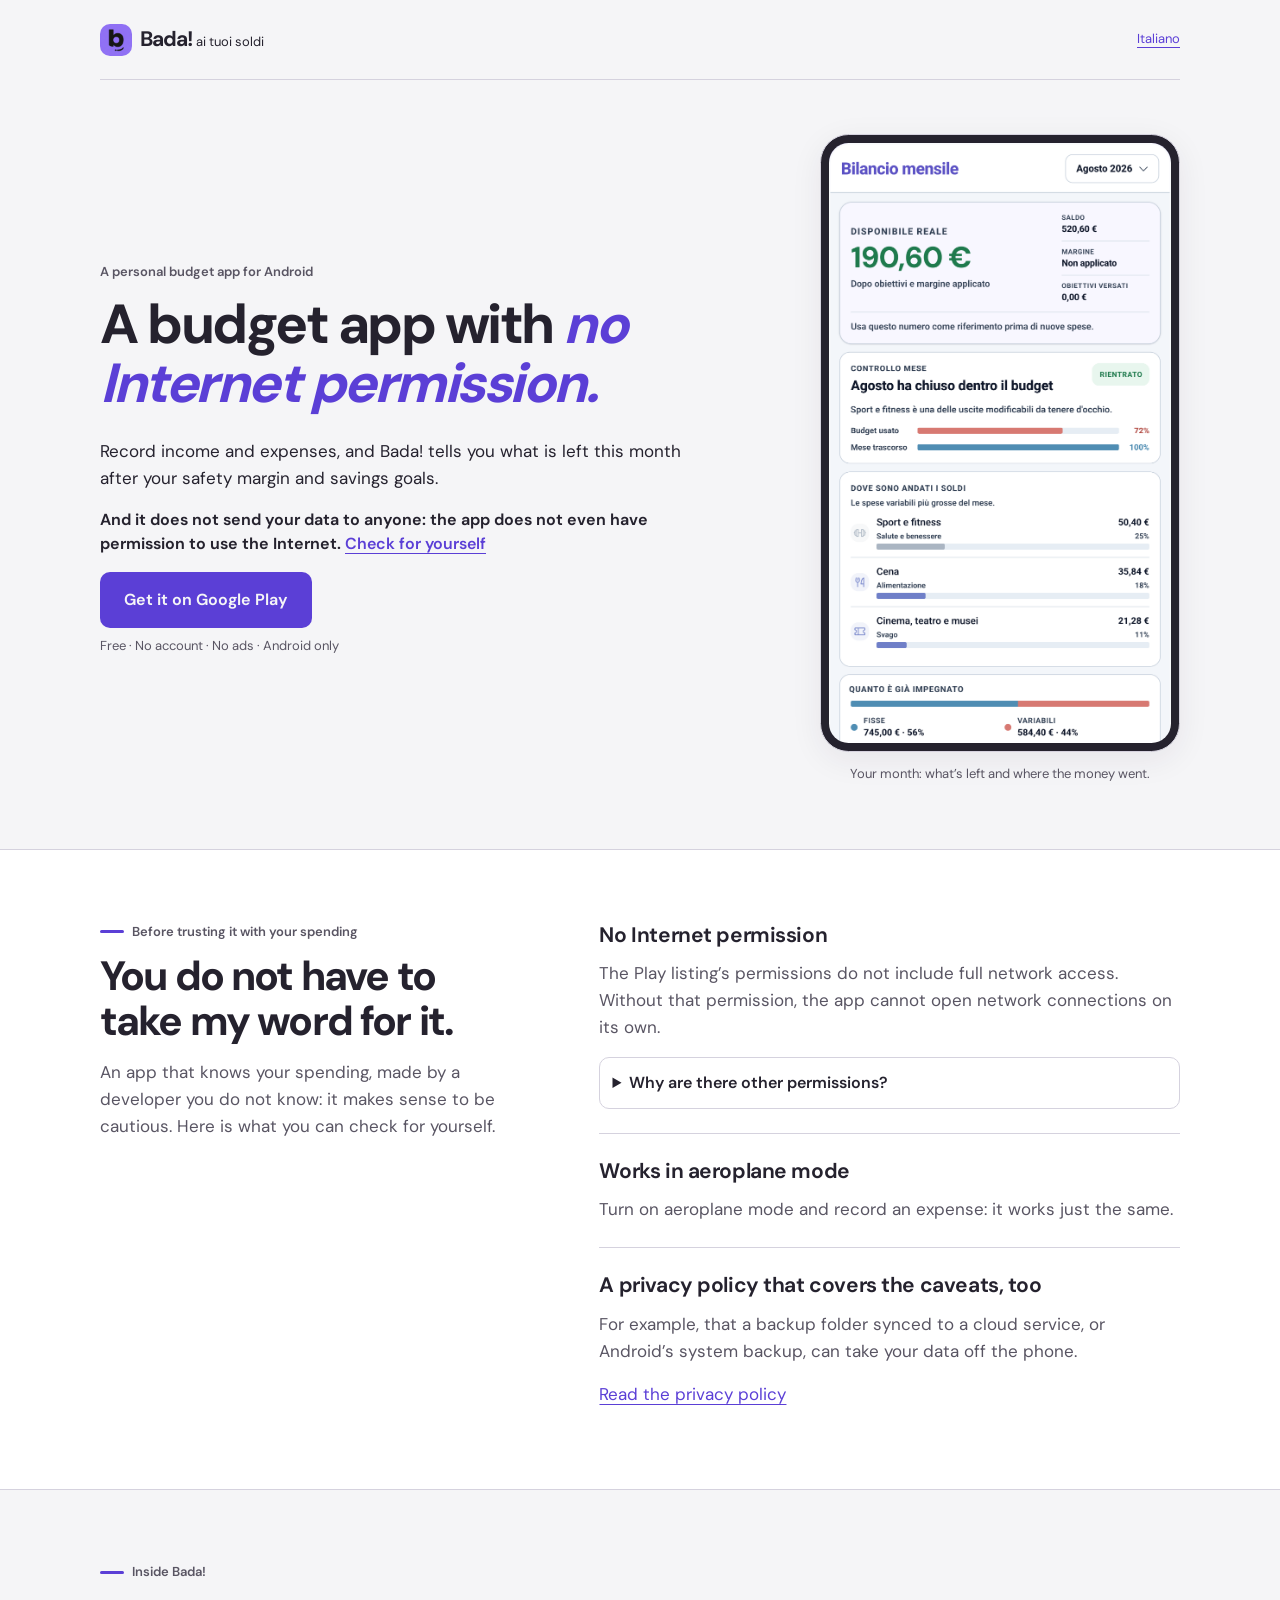
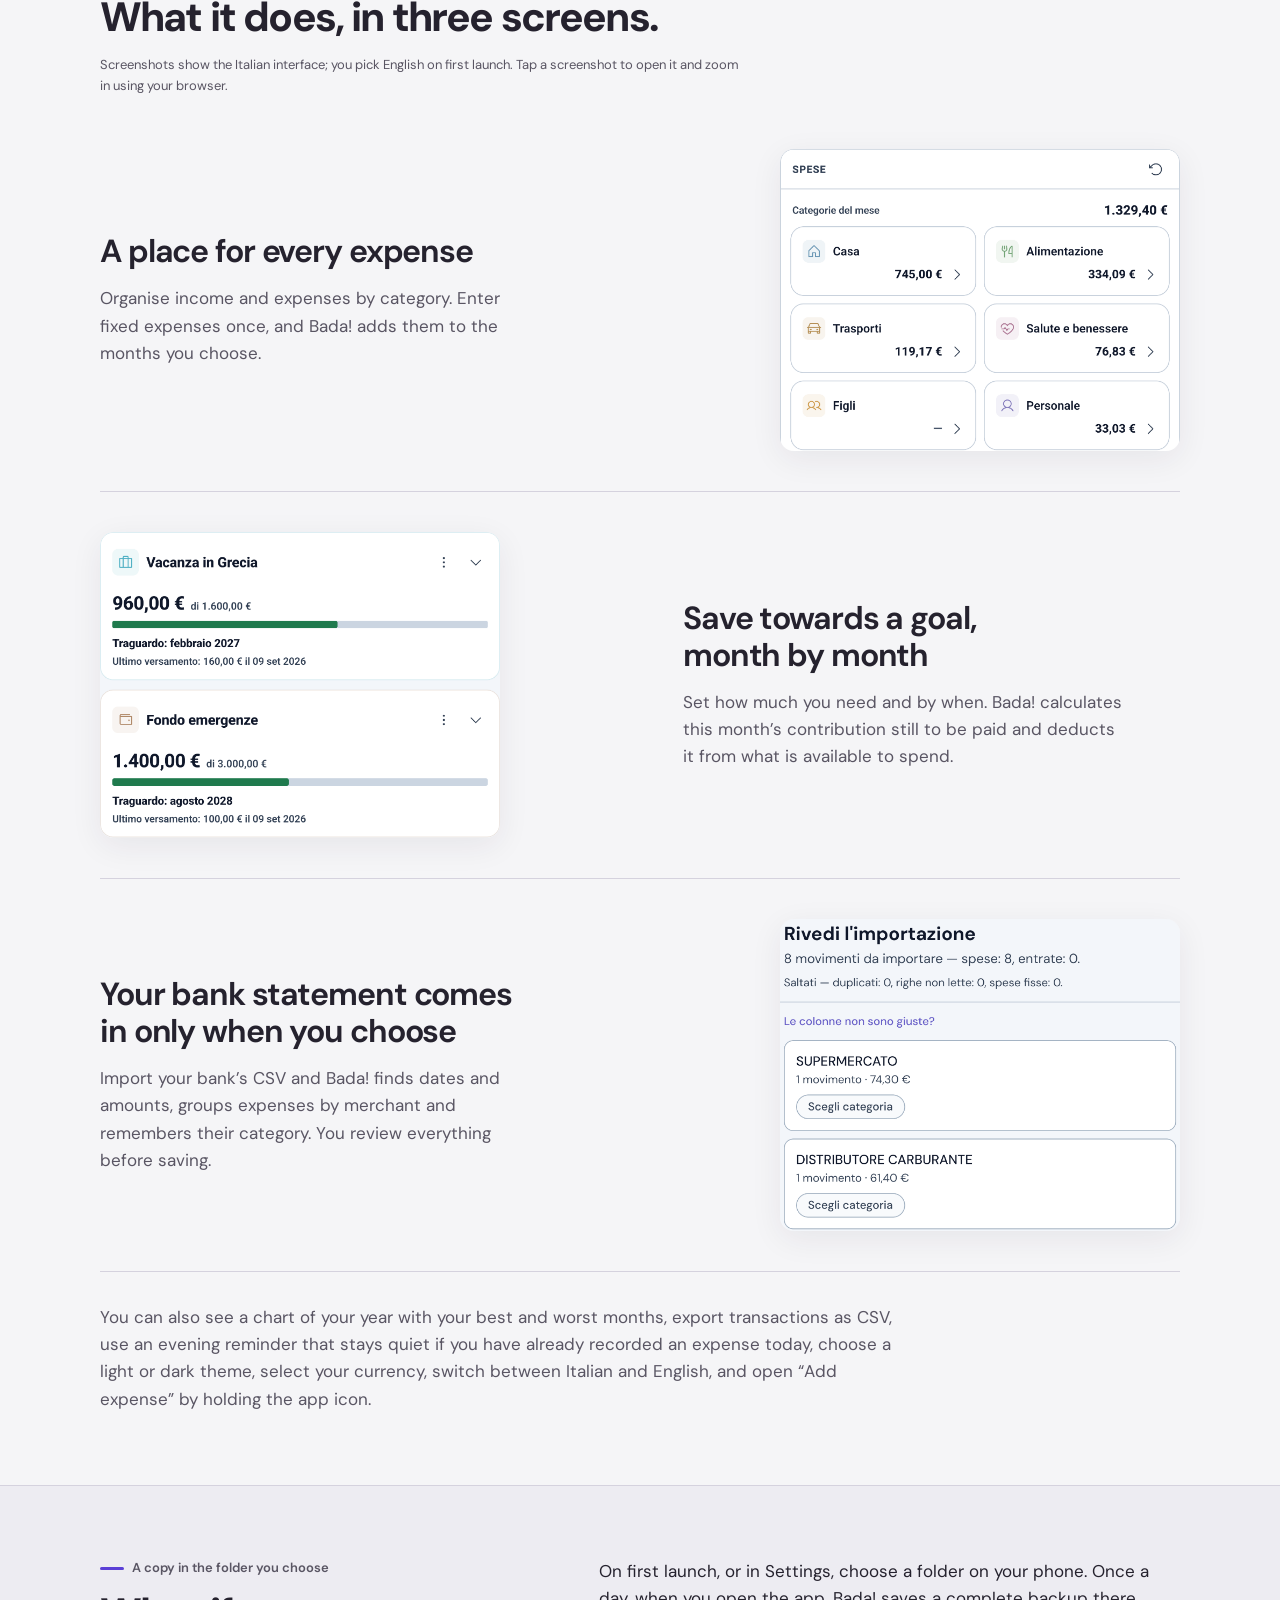
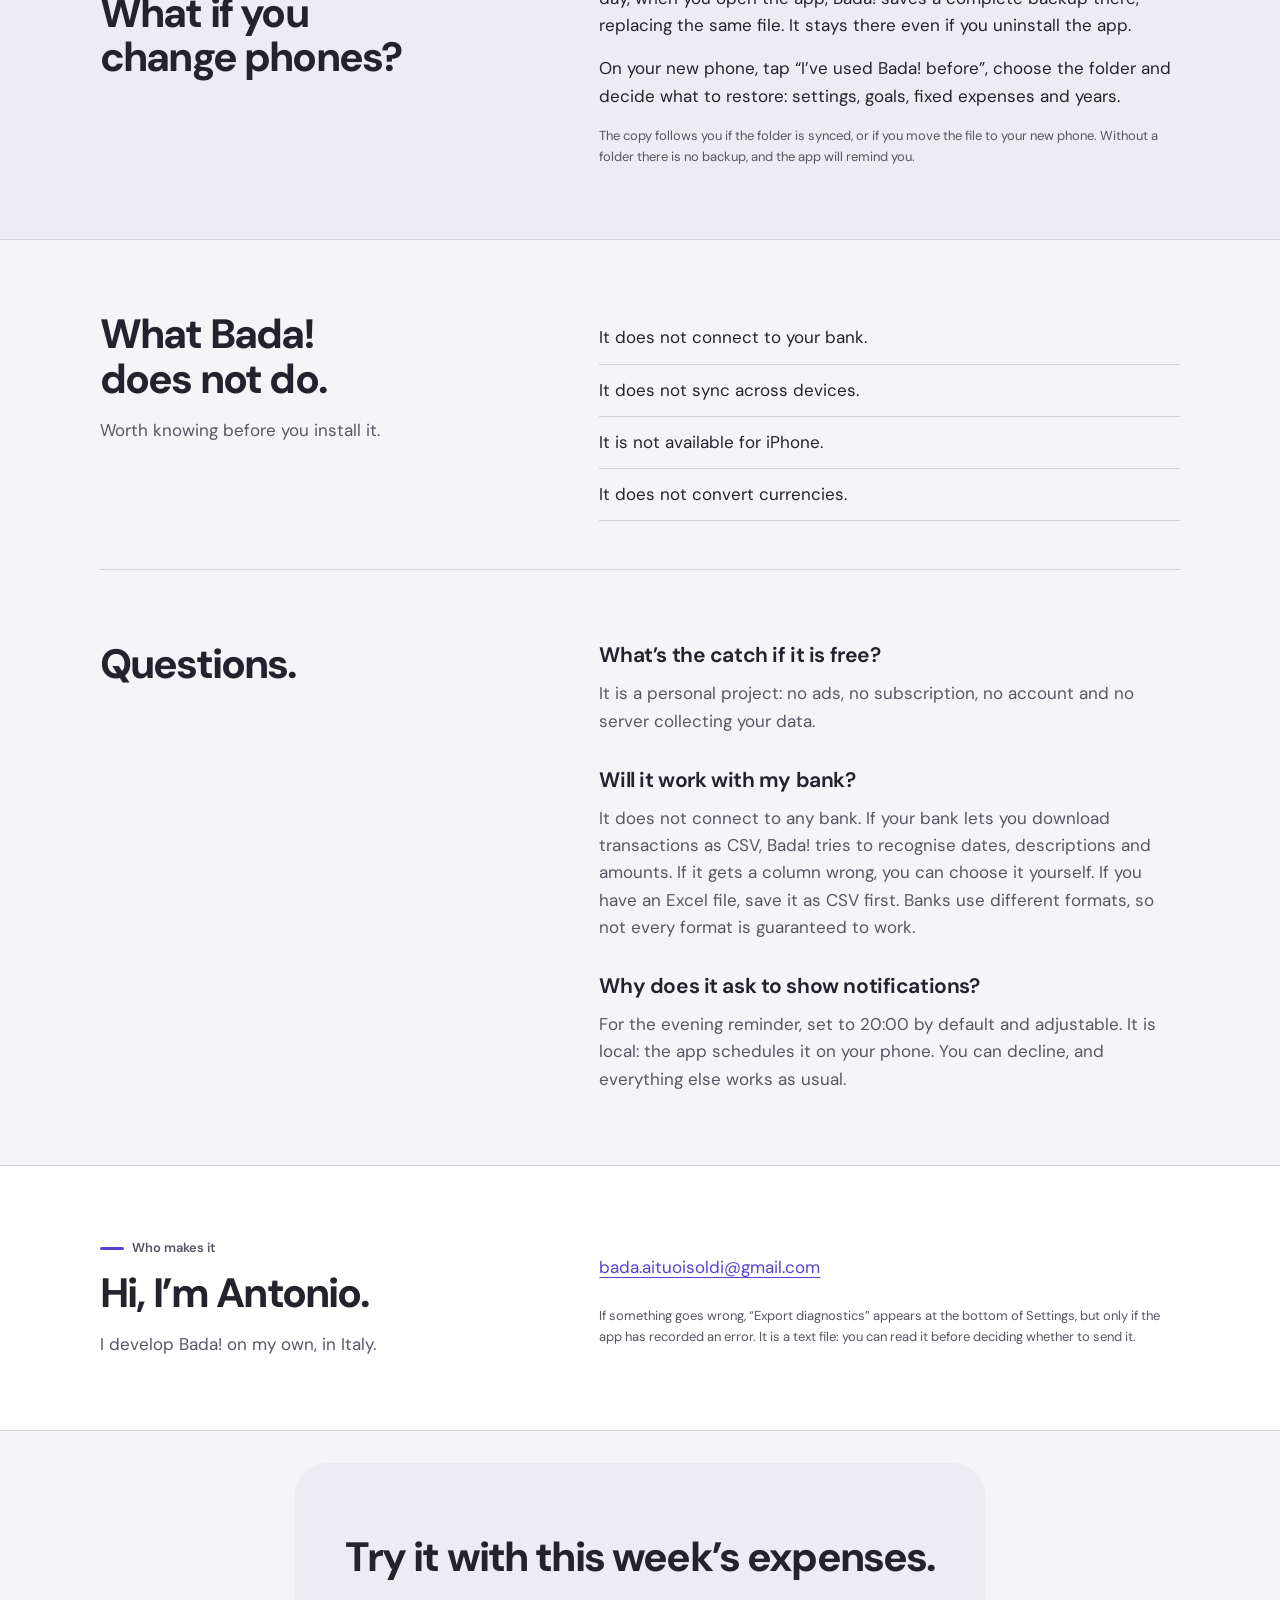
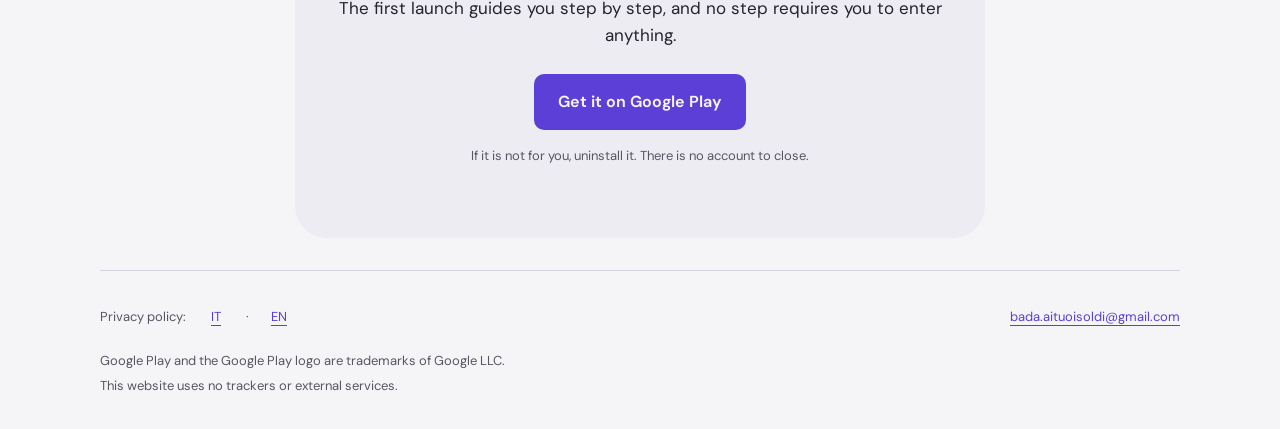
==== site/en/index.html @ a8a1caf8 "feat(sito): mette la schermata intera del mese dentro un telefono L'apertura mostrava un ritaglio pi" ====
<!doctype html>
<html lang="en">
  <head>
    <meta charset="utf-8" />
    <meta name="viewport" content="width=device-width, initial-scale=1" />
    <title>Bada! · Android budget app with no Internet permission</title>
    <meta
      name="description"
      content="Record income and expenses and see what you can really spend this month. Free, with no account or ads: the app does not even have Internet permission."
    />
    <link
      rel="canonical"
      href="https://badaaituoisoldi-app.github.io/Bada-ai-tuoi-soldi/en/"
    />
    <link
      rel="alternate"
      hreflang="it"
      href="https://badaaituoisoldi-app.github.io/Bada-ai-tuoi-soldi/"
    />
    <link
      rel="alternate"
      hreflang="en"
      href="https://badaaituoisoldi-app.github.io/Bada-ai-tuoi-soldi/en/"
    />
    <meta property="og:type" content="website" />
    <meta property="og:locale" content="en_GB" />
    <meta property="og:locale:alternate" content="it_IT" />
    <meta
      property="og:title"
      content="Bada! · A budget app with no Internet permission."
    />
    <meta
      property="og:description"
      content="A personal budget app for Android. Free, offline, with no account and no Internet permission."
    />
    <meta
      property="og:url"
      content="https://badaaituoisoldi-app.github.io/Bada-ai-tuoi-soldi/en/"
    />
    <meta
      property="og:image"
      content="https://badaaituoisoldi-app.github.io/Bada-ai-tuoi-soldi/assets/feature-graphic.png"
    />
    <meta property="og:image:width" content="1024" />
    <meta property="og:image:height" content="500" />
    <meta
      property="og:image:alt"
      content="Bada! — ai tuoi soldi, a personal budget app."
    />
    <meta name="twitter:card" content="summary_large_image" />
    <meta
      name="twitter:image"
      content="https://badaaituoisoldi-app.github.io/Bada-ai-tuoi-soldi/assets/feature-graphic.png"
    />
    <link rel="icon" href="../assets/icon.png" type="image/png" />
    <link rel="apple-touch-icon" href="../assets/icon.png" />
    <link
      rel="preload"
      href="../assets/fonts/dm-sans-latin-wght-normal.woff2"
      as="font"
      type="font/woff2"
      crossorigin
    />
    <link rel="stylesheet" href="../styles.css" />
  </head>
  <body>
    <a class="skip-link" href="#contenuto">Skip to content</a>
    <header class="site-header container">
      <a
        class="brand"
        href="./"
        aria-label="Bada! — ai tuoi soldi, top of page"
      >
        <img src="../assets/icon.png" width="32" height="32" alt="" />
        <span
          ><strong>Bada!</strong><small lang="it">ai tuoi soldi</small></span
        >
      </a>
      <a class="language-link" href="../" lang="it" hreflang="it">Italiano</a>
    </header>
    <main id="contenuto">
      <section class="hero container" aria-labelledby="titolo">
        <div class="hero-copy">
          <p class="eyebrow">A personal budget app for Android</p>
          <h1 id="titolo">
            A budget app with <span>no Internet permission.</span>
          </h1>
          <p class="hero-description">
            Record income and expenses, and Bada! tells you what is left this
            month after your safety margin and savings goals.
          </p>
          <p class="promise">
            <strong
              >And it does not send your data to anyone: the app does not even
              have permission to use the Internet.</strong
            >
            <a href="#prove">Check for yourself</a>
          </p>
          <!-- DA COMPLETARE: sostituire il pulsante di testo con il badge SVG ufficiale inglese, scaricato da Google senza modifiche. -->
          <a
            class="store-link"
            data-play="en-hero"
            href="https://play.google.com/store/apps/details?id=com.bada.aituoisoldi&amp;hl=en&amp;utm_source=sito&amp;utm_campaign=en-hero"
            >Get it on Google Play</a
          >
          <p class="store-note">Free · No account · No ads · Android only</p>
        </div>
        <figure class="hero-figure">
          <a
            class="screen-link"
            href="../assets/screenshots/month.webp"
            aria-label="Enlarge the monthly balance screen"
            ><img
              src="../assets/screenshots/month.webp"
              width="792"
              height="1389"
              alt="Monthly balance screen for August 2026: real available balance €190.60, the month closed within budget, biggest expenses for sport, dinner and cinema."
              fetchpriority="high"
          /></a>
          <figcaption>Your month: what’s left and where the money went.</figcaption>
        </figure>
      </section>
      <section
        class="proof-section section"
        id="prove"
        aria-labelledby="titolo-prove"
      >
        <div class="container split">
          <div class="section-heading">
            <p class="eyebrow">Before trusting it with your spending</p>
            <h2 id="titolo-prove">You do not have to take my word for it.</h2>
            <p>
              An app that knows your spending, made by a developer you do not
              know: it makes sense to be cautious. Here is what you can check
              for yourself.
            </p>
          </div>
          <ul class="proof-list">
            <li>
              <h3>No Internet permission</h3>
              <p>
                The Play listing’s permissions do not include full network
                access. Without that permission, the app cannot open network
                connections on its own.
              </p>
              <details>
                <summary>Why are there other permissions?</summary>
                <p>
                  Some permissions come from libraries included in the app:
                  launcher badges, Firebase Messaging, and Play licensing or
                  install attribution. Their presence is not the same as having
                  Internet permission. Bada!’s reminder runs locally.
                </p>
                <p>
                  When you tap an external link, the app can open your browser.
                  The browser then handles the connection.
                </p>
                <!-- DA COMPLETARE: Antonio deve leggere le eventuali voci di rete della scheda Play (ACCESS_NETWORK_STATE, ricezione FCM) e riportarle qui parola per parola. Non sono state verificate dallo store. -->
              </details>
            </li>
            <li>
              <h3>Works in aeroplane mode</h3>
              <p>
                Turn on aeroplane mode and record an expense: it works just the
                same.
              </p>
            </li>
            <li>
              <h3>A privacy policy that covers the caveats, too</h3>
              <p>
                For example, that a backup folder synced to a cloud service, or
                Android’s system backup, can take your data off the phone.
              </p>
              <a
                class="text-link"
                href="https://badaaituoisoldi-app.github.io/bada-privacy/Privacy-en.html"
                >Read the privacy policy</a
              >
            </li>
          </ul>
        </div>
      </section>
      <section
        class="features section container"
        aria-labelledby="titolo-funzioni"
      >
        <div class="section-heading">
          <p class="eyebrow">Inside Bada!</p>
          <h2 id="titolo-funzioni">What it does, in three screens.</h2>
          <p class="small-note">
            Screenshots show the Italian interface; you pick English on first
            launch. Tap a screenshot to open it and zoom in using your browser.
          </p>
        </div>
        <article class="feature">
          <div>
            <h3>A place for every expense</h3>
            <p>
              Organise income and expenses by category. Enter fixed expenses
              once, and Bada! adds them to the months you choose.
            </p>
          </div>
          <a
            class="screen-link"
            href="../assets/screenshots/movements.webp"
            aria-label="Enlarge the expense categories"
            ><img
              src="../assets/screenshots/movements.webp"
              width="744"
              height="563"
              alt="Monthly spending grouped into categories, with a total for each."
              loading="lazy"
              decoding="async"
          /></a>
        </article>
        <article class="feature">
          <div>
            <h3>Save towards a goal, month by month</h3>
            <p>
              Set how much you need and by when. Bada! calculates this month’s
              contribution still to be paid and deducts it from what is
              available to spend.
            </p>
          </div>
          <a
            class="screen-link"
            href="../assets/screenshots/goals.webp"
            aria-label="Enlarge the savings goals"
            ><img
              src="../assets/screenshots/goals.webp"
              width="744"
              height="569"
              alt="Savings goals with target amounts, deadlines, progress bars and the latest contributions."
              loading="lazy"
              decoding="async"
          /></a>
        </article>
        <article class="feature">
          <div>
            <h3>Your bank statement comes in only when you choose</h3>
            <p>
              Import your bank’s CSV and Bada! finds dates and amounts, groups
              expenses by merchant and remembers their category. You review
              everything before saving.
            </p>
          </div>
          <a
            class="screen-link"
            href="../assets/screenshots/import.webp"
            aria-label="Enlarge the import review"
            ><img
              src="../assets/screenshots/import.webp"
              width="744"
              height="580"
              alt="CSV import review: expenses grouped by merchant, with categories to choose."
              loading="lazy"
              decoding="async"
          /></a>
        </article>
        <p class="also">
          You can also see a chart of your year with your best and worst months,
          export transactions as CSV, use an evening reminder that
          stays quiet if you have already recorded an expense today, choose a
          light or dark theme, select your currency, switch between Italian and
          English, and open “Add expense” by holding the app icon.
        </p>
      </section>
      <section class="backup-section section" aria-labelledby="titolo-backup">
        <div class="container split">
          <div class="section-heading">
            <p class="eyebrow">A copy in the folder you choose</p>
            <h2 id="titolo-backup">What if you change phones?</h2>
          </div>
          <div class="prose">
            <p>
              On first launch, or in Settings, choose a folder on your phone.
              Once a day, when you open the app, Bada! saves a complete backup
              there, replacing the same file. It stays there even if you
              uninstall the app.
            </p>
            <p>
              On your new phone, tap “I’ve used Bada! before”, choose the folder
              and decide what to restore: settings, goals, fixed expenses and
              years.
            </p>
            <p class="small-note">
              The copy follows you if the folder is synced, or if you move the
              file to your new phone. Without a folder there is no backup, and
              the app will remind you.
            </p>
          </div>
        </div>
      </section>
      <section
        class="limits section container split"
        aria-labelledby="titolo-limiti"
      >
        <div class="section-heading">
          <h2 id="titolo-limiti">What Bada! does not do.</h2>
          <p>Worth knowing before you install it.</p>
        </div>
        <ul class="limits-list">
          <li>It does not connect to your bank.</li>
          <li>It does not sync across devices.</li>
          <li>It is not available for iPhone.</li>
          <li>It does not convert currencies.</li>
        </ul>
      </section>
      <section
        class="faq-section section container split"
        aria-labelledby="titolo-domande"
      >
        <div class="section-heading">
          <h2 id="titolo-domande">Questions.</h2>
        </div>
        <div class="faq-list">
          <article>
            <h3>What’s the catch if it is free?</h3>
            <p>
              It is a personal project: no ads, no subscription, no account and
              no server collecting your data.
            </p>
          </article>
          <article>
            <h3>Will it work with my bank?</h3>
            <p>
              It does not connect to any bank. If your bank lets you download
              transactions as CSV, Bada! tries to recognise dates, descriptions
              and amounts. If it gets a column wrong, you can choose it
              yourself. If you have an Excel file, save it as CSV first. Banks
              use different formats, so not every format is guaranteed to work.
            </p>
          </article>
          <article>
            <h3>Why does it ask to show notifications?</h3>
            <p>
              For the evening reminder, set to 20:00 by default and adjustable.
              It is local: the app schedules it on your phone. You can decline,
              and everything else works as usual.
            </p>
          </article>
        </div>
      </section>
      <section class="maker-section section" aria-labelledby="titolo-autore">
        <div class="container split">
          <div class="section-heading">
            <p class="eyebrow">Who makes it</p>
            <h2 id="titolo-autore">Hi, I’m Antonio.</h2>
            <p>I develop Bada! on my own, in Italy.</p>
          </div>
          <div class="prose">
            <!-- DA COMPLETARE: Antonio deve scrivere la frase sul perché ha creato Bada!, poi tradurla in inglese. -->
            <a
              class="text-link email-link"
              href="mailto:bada.aituoisoldi@gmail.com"
              >bada.aituoisoldi@gmail.com</a
            >
            <p class="small-note">
              If something goes wrong, “Export diagnostics” appears at the
              bottom of Settings, but only if the app has recorded an error. It
              is a text file: you can read it before deciding whether to send
              it.
            </p>
          </div>
        </div>
      </section>
      <section class="closing section container" aria-labelledby="titolo-prova">
        <h2 id="titolo-prova">Try it with this week’s expenses.</h2>
        <p>
          The first launch guides you step by step, and no step requires you to
          enter anything.
        </p>
        <!-- DA COMPLETARE: badge SVG ufficiale inglese. -->
        <a
          class="store-link"
          data-play="en-fine"
          href="https://play.google.com/store/apps/details?id=com.bada.aituoisoldi&amp;hl=en&amp;utm_source=sito&amp;utm_campaign=en-fine"
          >Get it on Google Play</a
        >
        <p class="small-note">
          If it is not for you, uninstall it. There is no account to close.
        </p>
      </section>
    </main>
    <footer class="site-footer container">
      <div class="footer-links">
        <span>Privacy policy:</span
        ><a
          href="https://badaaituoisoldi-app.github.io/bada-privacy/Privacy-it.html"
          lang="it"
          hreflang="it"
          aria-label="Privacy policy in Italian"
          >IT</a
        ><span aria-hidden="true">·</span
        ><a
          href="https://badaaituoisoldi-app.github.io/bada-privacy/Privacy-en.html"
          hreflang="en"
          aria-label="Privacy policy in English"
          >EN</a
        ><a class="email-link" href="mailto:bada.aituoisoldi@gmail.com"
          >bada.aituoisoldi@gmail.com</a
        >
      </div>
      <p>Google Play and the Google Play logo are trademarks of Google LLC.</p>
      <p>This website uses no trackers or external services.</p>
    </footer>
  </body>
</html>
---- site/styles.css ----
@font-face{
font-family:"DM Sans";
src:url("assets/fonts/dm-sans-latin-wght-normal.woff2") format("woff2");
font-weight:100 1000;
font-display:swap;
}
:root{
color-scheme:light;
--canvas:#f5f5f7;
--surface:#fff;
--soft:#edecf2;
--ink:#25222e;
--muted:#595563;
--line:#d5d2de;
--accent:#5b3fd6;
--shadow:#28223912;
--bezel:#25222e;
--s1:4px;
--s2:8px;
--s3:12px;
--s4:16px;
--s5:24px;
--s6:32px;
--s7:48px;
--s8:64px;
--f1:13px;
--f2:16px;
--f3:21px;
--f4:27px;
--f5:32px;
--fh1:clamp(44px,4.3vw,62px);
--fh2:clamp(30px,3.2vw,42px);
--r1:3px;
--r2:10px;
--r3:14px;
--r4:24px;
}
@media (prefers-color-scheme:dark){
:root{
color-scheme:dark;
--canvas:#16151b;
--surface:#1e1c25;
--soft:#25222f;
--ink:#f3f0fa;
--muted:#bdb8cb;
--line:#45404f;
--accent:#b8a6ff;
--shadow:#00000030;
--bezel:#0a090d;
}
}
*{box-sizing:border-box}
body{margin:0;background:var(--canvas);color:var(--ink);font:17px/1.6 "DM Sans",sans-serif}
h1,h2,h3,p,figure{margin:0}
h1,h2,h3{text-wrap:balance}
h1,h2{font-weight:760;letter-spacing:-.045em;line-height:1.08}
h1{font-size:var(--fh1)}
h1 span{color:var(--accent);font-style:italic}
h2{font-size:var(--fh2)}
h3{font-size:var(--f3);line-height:1.25;letter-spacing:-.02em;font-weight:650}
a{color:var(--accent);text-underline-offset:4px;text-decoration-thickness:1px}
a:hover{text-decoration-thickness:2px}
a:focus-visible,summary:focus-visible{outline:3px solid var(--accent);outline-offset:5px}
img{display:block;max-width:100%;height:auto}
.container{width:min(1080px,calc(100% - 48px));margin-inline:auto}
.section{padding-block:72px}
.section-heading{max-width:650px}
.section-heading>p:not(.eyebrow){margin-top:var(--s4);color:var(--muted)}
.eyebrow{font-size:var(--f1);font-weight:600;color:var(--muted);margin-bottom:var(--s3)}
.split{display:grid;grid-template-columns:.85fr 1.15fr;column-gap:clamp(var(--s6),5.5vw,80px);align-items:start}
.skip-link{position:absolute;left:16px;top:-100px;padding:var(--s3) var(--s4);background:var(--surface);z-index:1}
.skip-link:focus{top:12px}
.site-header{display:flex;align-items:center;justify-content:space-between;min-height:80px;border-bottom:1px solid var(--line)}
.brand{display:inline-flex;align-items:center;gap:var(--s2);min-height:44px;color:var(--ink);text-decoration:none}
.brand img{width:32px;height:32px;border-radius:var(--r2)}
.brand span{display:flex;align-items:baseline;gap:var(--s1)}
.brand strong{font-size:var(--f3);letter-spacing:-.05em}
.brand small{font-size:var(--f1)}
.language-link{display:inline-flex;align-items:center;min-height:44px;font-size:var(--f1)}
.hero{display:grid;grid-template-columns:minmax(0,1fr) auto;align-items:center;gap:clamp(var(--s6),4.6vw,var(--s8));padding-block:54px var(--s8)}
.hero .eyebrow{font-size:var(--f1)}
.hero-copy{max-width:600px}
.hero-description{margin-top:var(--s5)}
.promise{margin-top:var(--s4);font-size:var(--f2);line-height:1.5}
.promise strong{font-weight:650}
.promise a{display:inline-flex;align-items:center;min-height:44px;font-weight:600}
@media (min-width:701px){.promise a{display:inline;min-height:0}}
.store-link{display:inline-flex;align-items:center;min-height:56px;padding:0 var(--s5);border-radius:var(--r2);background:var(--accent);color:var(--canvas);font-size:var(--f2);font-weight:650;text-decoration:none}
.hero .store-link{margin-top:var(--s4)}
.store-note{margin-top:var(--s2);font-size:var(--f1);color:var(--muted)}
/* phone frame, sized by viewport height so it fits a laptop's first screen. The image has 44px corners at 792px wide: its radius is .057 of its width, and the bezel adds the 9px of padding+border so the corners stay concentric */
.hero .screen-link{--phone:clamp(260px,min(56svh - 100px,40vw),360px);width:var(--phone);margin-inline:auto;padding:var(--s2);border:1px solid var(--line);border-radius:calc(var(--phone)*.057 + 8px);background:var(--bezel)}
.hero .screen-link img{border-radius:calc((var(--phone) - 18px)*.057)}
.screen-link{display:block;border-radius:var(--r3);box-shadow:0 8px 32px var(--shadow)}
.screen-link img{width:100%;border-radius:inherit}
figcaption{margin-top:var(--s3);font-size:var(--f1);text-align:center;text-wrap:balance;color:var(--muted)}
.proof-section,.maker-section{background:var(--surface);border-block:1px solid var(--line)}
.proof-list,.limits-list{list-style:none;padding:0;margin:0}
.proof-list li+li{border-top:1px solid var(--line);margin-top:var(--s5);padding-top:var(--s5)}
.proof-list h3+p,.faq-list h3+p{margin-top:var(--s3);color:var(--muted)}
details{margin-top:var(--s4);border:1px solid var(--line);border-radius:var(--r2);padding-inline:var(--s3)}
summary{padding-block:var(--s3);cursor:pointer;font-size:var(--f2);font-weight:600;min-height:48px}
details p{font-size:var(--f2);color:var(--muted);padding-bottom:var(--s3)}
.text-link{display:inline-flex;align-items:center;min-height:44px;margin-top:var(--s2)}
.features>.section-heading{margin-bottom:var(--s3)}
.feature{display:grid;grid-template-columns:1fr 1fr;align-items:center;gap:clamp(var(--s6),6.7vw,96px);padding-block:40px;border-bottom:1px solid var(--line)}
.feature h3{font-size:var(--f5);line-height:1.14;letter-spacing:-.035em}
.feature p{margin-top:var(--s4);max-width:440px;color:var(--muted)}
.feature .screen-link{width:100%;max-width:400px;justify-self:end}
.also{max-width:810px;margin-top:var(--s6);color:var(--muted)}
.backup-section{background:var(--soft);border-block:1px solid var(--line)}
.prose p+p,.maker-section .small-note{margin-top:var(--s4)}
.small-note{font-size:var(--f1);line-height:1.6;color:var(--muted)}
.limits{padding-bottom:var(--s7)}
.limits-list li{padding-block:var(--s3);border-bottom:1px solid var(--line)}
.faq-section{border-top:1px solid var(--line)}
.faq-list article+article{margin-top:var(--s6)}
.email-link{overflow-wrap:anywhere}
.closing{max-width:690px;text-align:center;background:var(--soft);border-radius:32px;padding-inline:var(--s5);margin-block:var(--s6)}
.closing>p{margin-top:var(--s4)}
.closing .store-link{margin-top:var(--s5)}
.site-footer{padding-block:var(--s5) var(--s6);border-top:1px solid var(--line);font-size:var(--f1);color:var(--muted)}
.footer-links{display:flex;align-items:center;flex-wrap:wrap;column-gap:var(--s2);margin-bottom:var(--s3)}
.footer-links a{min-width:44px;min-height:44px;display:inline-flex;align-items:center;justify-content:center}
.footer-links .email-link{margin-left:auto}
.site-footer p+p{margin-top:var(--s1)}
.section-heading .eyebrow{display:flex;align-items:center;gap:var(--s2)}
.section-heading .eyebrow::before{content:"";width:24px;height:3px;background:var(--accent);border-radius:var(--r1);flex-shrink:0}
.feature:nth-of-type(even)>div{order:1}
.feature:nth-of-type(even) .screen-link{justify-self:start}
@media (max-width:700px){
body{font-size:var(--f2);line-height:1.5}
.container{width:calc(100% - 40px)}
.site-header{min-height:68px}
.section{padding-block:var(--s7)}
.hero{display:block;padding-block:var(--s5) var(--s5)}
h1{font-size:clamp(32px,10vw,42px);line-height:1.07;letter-spacing:-.035em}
h2{font-size:var(--f5)}
.hero .eyebrow{font-size:var(--f1);margin-bottom:var(--s3)}
.hero-description{margin-top:var(--s4);line-height:1.45}
.promise{margin-top:var(--s3);line-height:1.45}
.hero .store-link{margin-top:var(--s3);min-height:58px}
.store-note{margin-top:var(--s2);line-height:1.5}
.hero-figure{margin-top:var(--s5)}
.hero .screen-link{--phone:min(280px,100vw - 72px)}
figcaption{margin-top:var(--s2);font-size:var(--f1)}
.split{grid-template-columns:1fr;gap:var(--s5)}
.section-heading>p:not(.eyebrow){margin-top:var(--s4)}
.feature{grid-template-columns:1fr;gap:var(--s5);padding-block:var(--s6)}
.feature h3{font-size:var(--f4)}
.feature:nth-of-type(even)>div{order:0}
.feature:nth-of-type(even) .screen-link{justify-self:center}
.feature p{margin-top:var(--s3)}
.feature .screen-link{justify-self:center}
.features>.section-heading{margin-bottom:var(--s1)}
.also{margin-top:var(--s5)}
.limits{padding-bottom:var(--s6)}
.closing{padding-block:var(--s7)}
.closing h2{font-size:var(--f5)}
.footer-links .email-link{margin-left:0;justify-content:flex-start;flex-basis:100%}
}
@keyframes enter{from{transform:translateY(16px)} to{transform:translateY(0)}}
@media (prefers-reduced-motion:no-preference){
html{scroll-behavior:smooth;scroll-padding-top:var(--s5)}
.hero-copy,.hero-figure{animation:enter .65s cubic-bezier(.2,.7,.2,1) backwards}
.hero-figure{animation-delay:.1s}
.store-link,.screen-link{transition:transform .22s ease,box-shadow .22s ease}
@media (hover:hover){
.store-link:hover,.screen-link:hover{transform:translateY(-3px);box-shadow:0 12px 36px var(--shadow)}
}
@supports (animation-timeline:view()){
.feature{animation:enter linear both;animation-timeline:view();animation-range:entry 0% entry 90%}
}
}
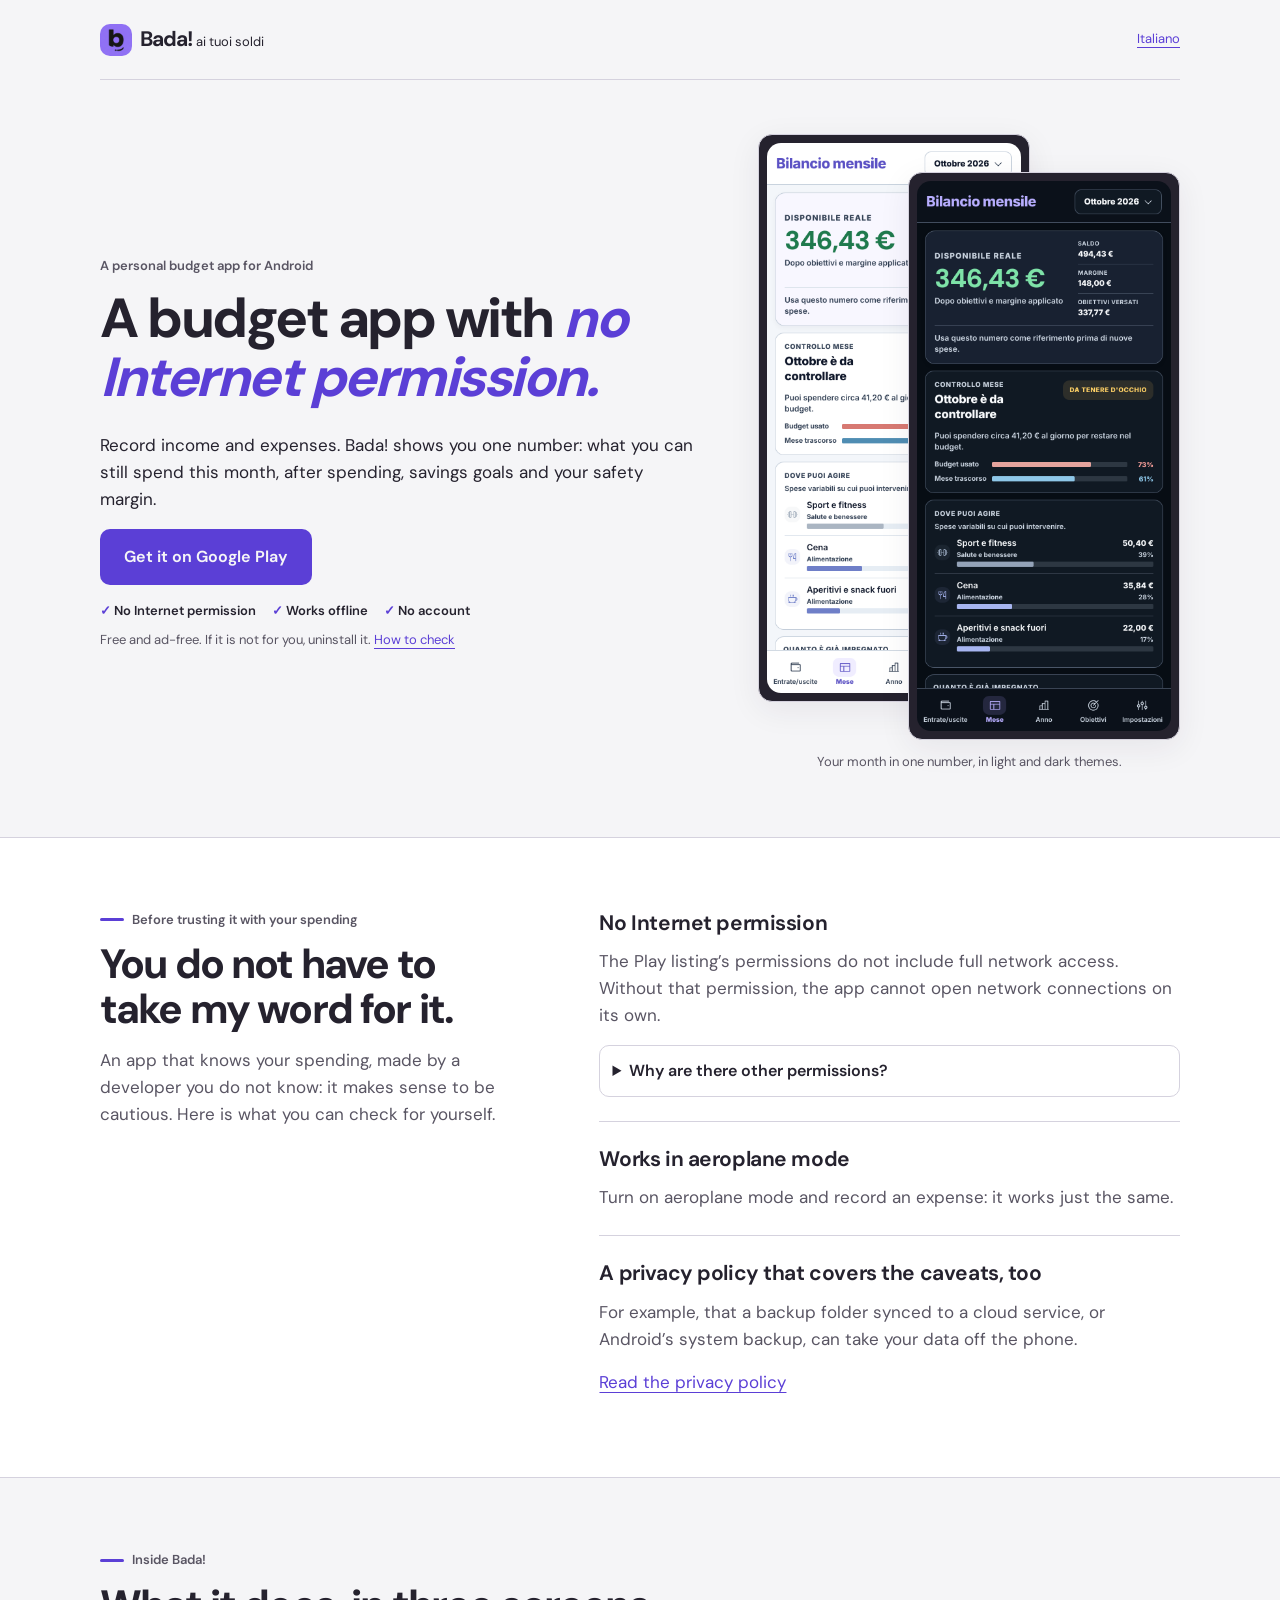
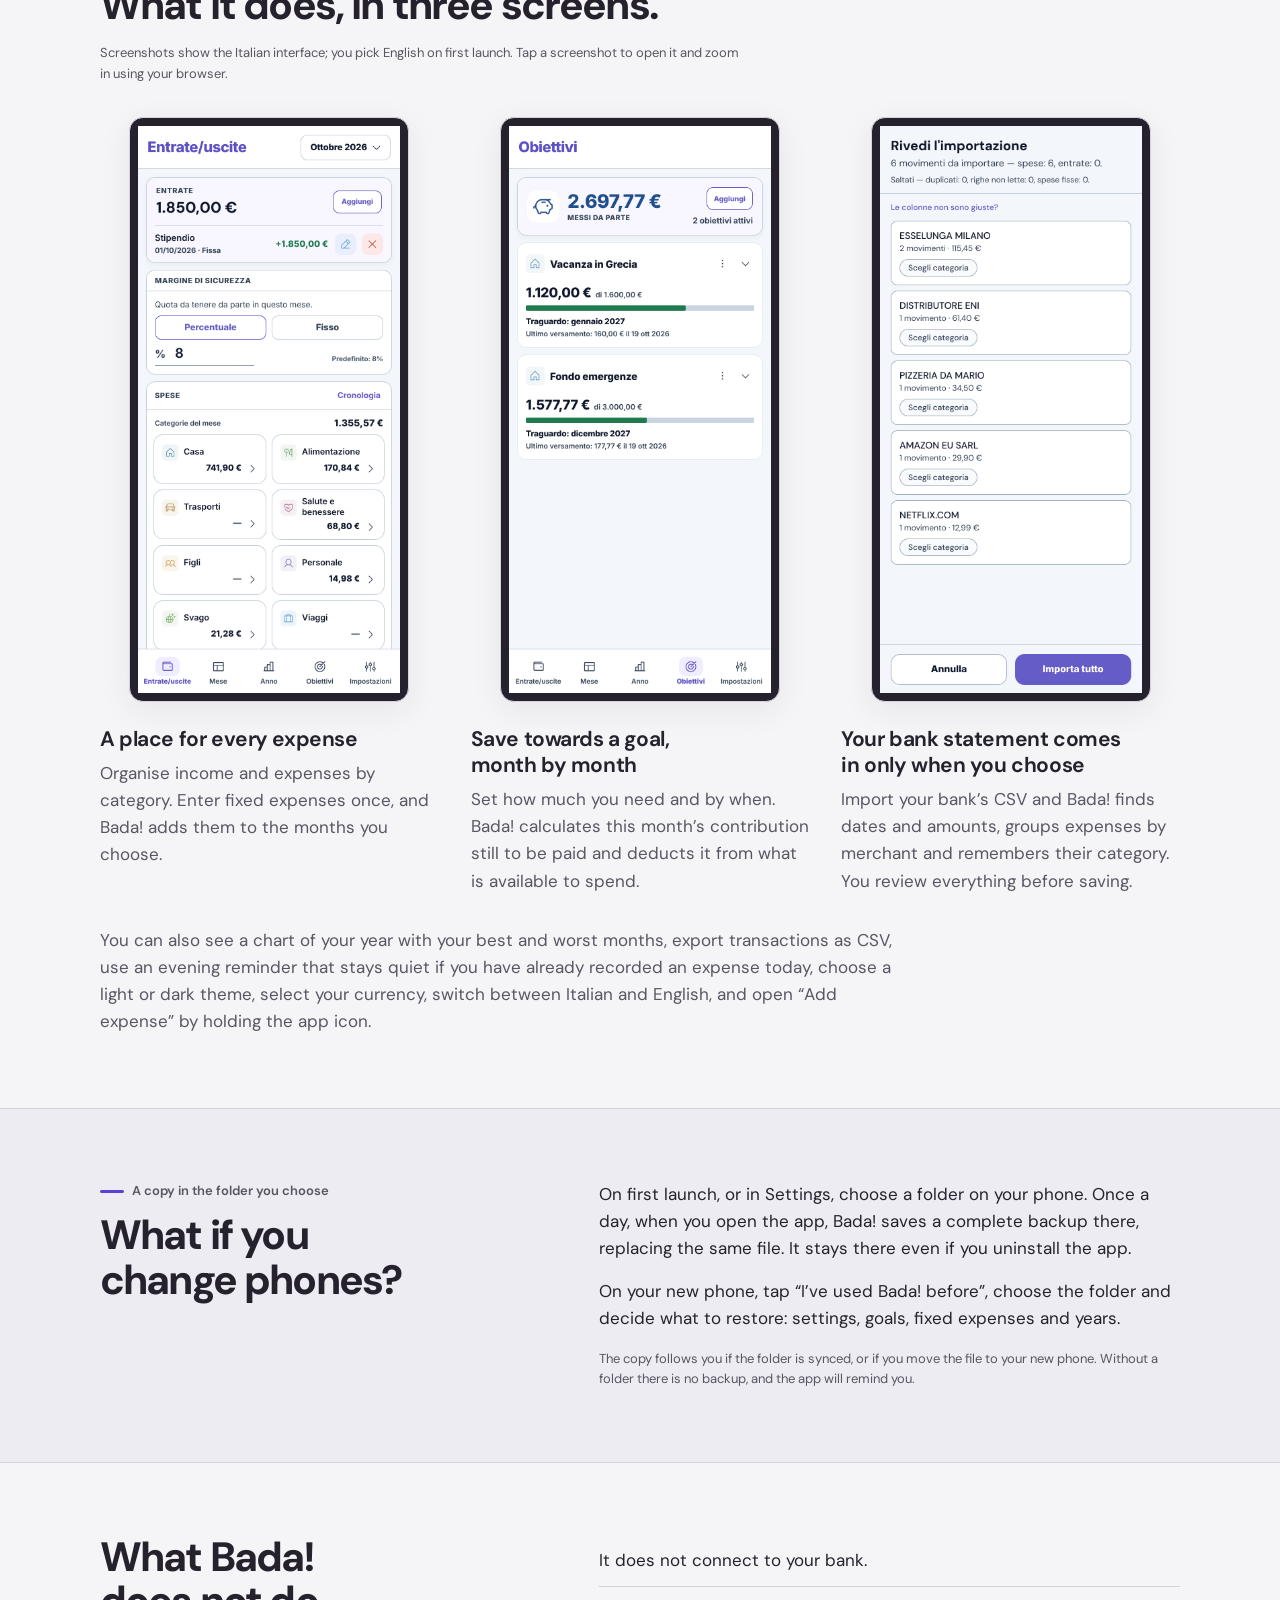
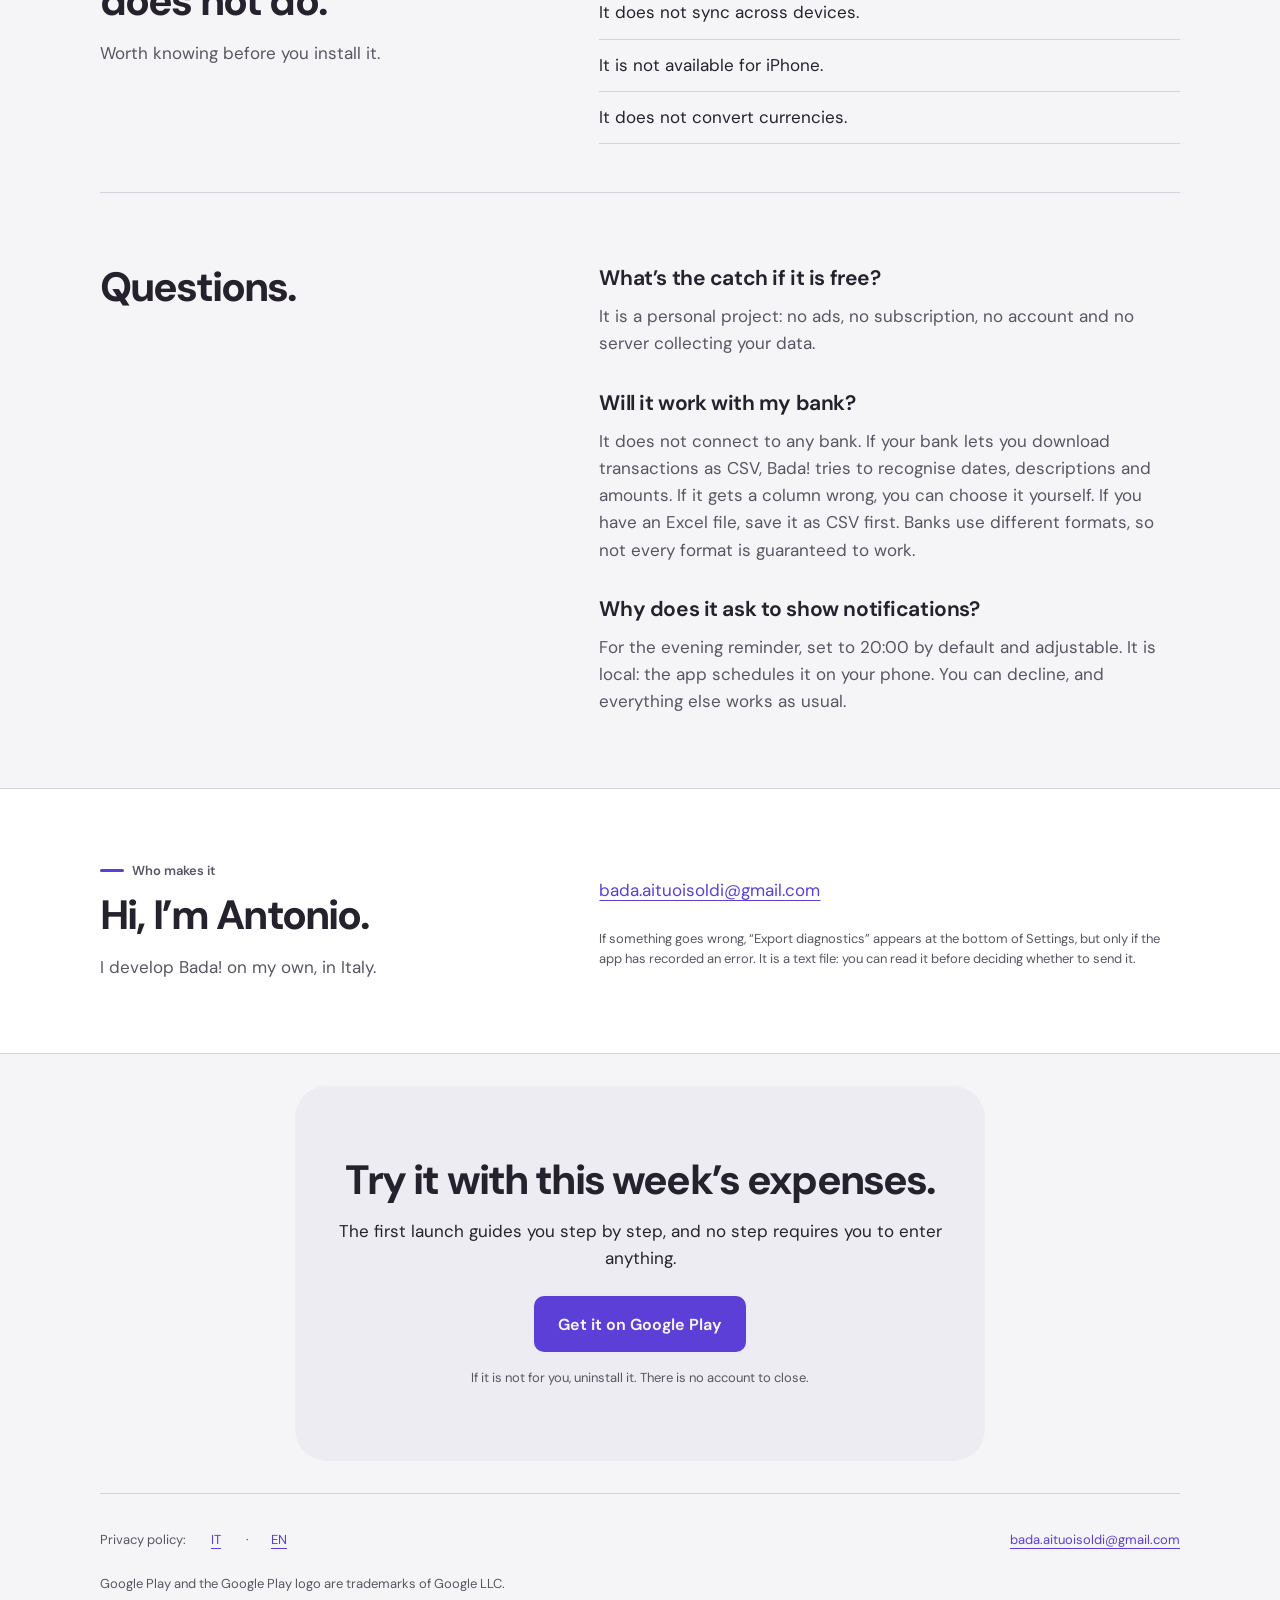
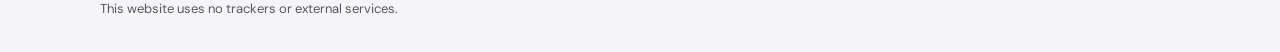
==== commit ecff9d17: "feat(sito): schermate intere e due telefoni in apertura, misure in rem Prima: l'apertura mostrava un" ====
--- a/site/en/index.html
+++ b/site/en/index.html
@@ -86,15 +86,7 @@
             A budget app with <span>no Internet permission.</span>
           </h1>
           <p class="hero-description">
-            Record income and expenses, and Bada! tells you what is left this
-            month after your safety margin and savings goals.
-          </p>
-          <p class="promise">
-            <strong
-              >And it does not send your data to anyone: the app does not even
-              have permission to use the Internet.</strong
-            >
-            <a href="#prove">Check for yourself</a>
+            Record income and expenses. Bada! shows you one number: what you can still spend this month, after spending, savings goals and your safety margin.
           </p>
           <!-- DA COMPLETARE: sostituire il pulsante di testo con il badge SVG ufficiale inglese, scaricato da Google senza modifiche. -->
           <a
@@ -103,21 +95,40 @@
             href="https://play.google.com/store/apps/details?id=com.bada.aituoisoldi&amp;hl=en&amp;utm_source=sito&amp;utm_campaign=en-hero"
             >Get it on Google Play</a
           >
-          <p class="store-note">Free · No account · No ads · Android only</p>
+          <ul class="signs">
+            <li>No Internet permission</li>
+            <li>Works offline</li>
+            <li>No account</li>
+          </ul>
+          <p class="store-note">
+            Free and ad-free. If it is not for you, uninstall it. <a href="#prove">How to check</a>
+          </p>
         </div>
         <figure class="hero-figure">
-          <a
-            class="screen-link"
-            href="../assets/screenshots/month.webp"
-            aria-label="Enlarge the monthly balance screen"
-            ><img
-              src="../assets/screenshots/month.webp"
-              width="792"
-              height="1389"
-              alt="Monthly balance screen for August 2026: real available balance €190.60, the month closed within budget, biggest expenses for sport, dinner and cinema."
-              fetchpriority="high"
-          /></a>
-          <figcaption>Your month: what’s left and where the money went.</figcaption>
+          <div class="phones">
+            <a
+              class="screen-link phone"
+              href="../assets/screenshots/month-light.webp"
+              aria-label="Enlarge the monthly balance screen, light theme"
+              ><img
+                src="../assets/screenshots/month-light.webp"
+                width="780"
+                height="1688"
+                alt="Monthly balance screen for October 2026 in the light theme: real available balance €346.43, month check “keep an eye on it” and the biggest variable expenses."
+                fetchpriority="high"
+            /></a>
+            <a
+              class="screen-link phone"
+              href="../assets/screenshots/month-dark.webp"
+              aria-label="Enlarge the monthly balance screen, dark theme"
+              ><img
+                src="../assets/screenshots/month-dark.webp"
+                width="780"
+                height="1688"
+                alt="The same screen in the dark theme."
+            /></a>
+          </div>
+          <figcaption>Your month in one number, in light and dark themes.</figcaption>
         </figure>
       </section>
       <section
@@ -192,71 +203,68 @@
             launch. Tap a screenshot to open it and zoom in using your browser.
           </p>
         </div>
-        <article class="feature">
-          <div>
+        <div class="shots" role="region" aria-label="The three screens" tabindex="0">
+          <article class="shot">
+            <a
+              class="screen-link phone"
+              href="../assets/screenshots/movements-light.webp"
+              aria-label="Enlarge the expense categories"
+              ><picture
+                ><source
+                  media="(prefers-color-scheme: dark)"
+                  srcset="../assets/screenshots/movements-dark.webp"
+                /><img
+                  src="../assets/screenshots/movements-light.webp"
+                  width="780"
+                  height="1688"
+                  alt="Expenses and income screen for October 2026: income €1,850, safety margin and the month’s spending by category, total €1,355.57."
+                  loading="lazy"
+                  decoding="async"
+              /></picture></a>
             <h3>A place for every expense</h3>
-            <p>
-              Organise income and expenses by category. Enter fixed expenses
-              once, and Bada! adds them to the months you choose.
-            </p>
-          </div>
-          <a
-            class="screen-link"
-            href="../assets/screenshots/movements.webp"
-            aria-label="Enlarge the expense categories"
-            ><img
-              src="../assets/screenshots/movements.webp"
-              width="744"
-              height="563"
-              alt="Monthly spending grouped into categories, with a total for each."
-              loading="lazy"
-              decoding="async"
-          /></a>
-        </article>
-        <article class="feature">
-          <div>
+            <p>Organise income and expenses by category. Enter fixed expenses once, and Bada! adds them to the months you choose.</p>
+          </article>
+          <article class="shot">
+            <a
+              class="screen-link phone"
+              href="../assets/screenshots/goals-light.webp"
+              aria-label="Enlarge the savings goals"
+              ><picture
+                ><source
+                  media="(prefers-color-scheme: dark)"
+                  srcset="../assets/screenshots/goals-dark.webp"
+                /><img
+                  src="../assets/screenshots/goals-light.webp"
+                  width="780"
+                  height="1688"
+                  alt="Goals screen: €2,697.77 set aside; “Vacanza in Grecia” at €1,120 of €1,600 and “Fondo emergenze” at €1,577.77 of €3,000."
+                  loading="lazy"
+                  decoding="async"
+              /></picture></a>
             <h3>Save towards a goal, month by month</h3>
-            <p>
-              Set how much you need and by when. Bada! calculates this month’s
-              contribution still to be paid and deducts it from what is
-              available to spend.
-            </p>
-          </div>
-          <a
-            class="screen-link"
-            href="../assets/screenshots/goals.webp"
-            aria-label="Enlarge the savings goals"
-            ><img
-              src="../assets/screenshots/goals.webp"
-              width="744"
-              height="569"
-              alt="Savings goals with target amounts, deadlines, progress bars and the latest contributions."
-              loading="lazy"
-              decoding="async"
-          /></a>
-        </article>
-        <article class="feature">
-          <div>
+            <p>Set how much you need and by when. Bada! calculates this month’s contribution still to be paid and deducts it from what is available to spend.</p>
+          </article>
+          <article class="shot">
+            <a
+              class="screen-link phone"
+              href="../assets/screenshots/import-light.webp"
+              aria-label="Enlarge the import review"
+              ><picture
+                ><source
+                  media="(prefers-color-scheme: dark)"
+                  srcset="../assets/screenshots/import-dark.webp"
+                /><img
+                  src="../assets/screenshots/import-light.webp"
+                  width="780"
+                  height="1688"
+                  alt="Import review screen: six transactions from a bank CSV grouped by merchant, each with a category to choose."
+                  loading="lazy"
+                  decoding="async"
+              /></picture></a>
             <h3>Your bank statement comes in only when you choose</h3>
-            <p>
-              Import your bank’s CSV and Bada! finds dates and amounts, groups
-              expenses by merchant and remembers their category. You review
-              everything before saving.
-            </p>
-          </div>
-          <a
-            class="screen-link"
-            href="../assets/screenshots/import.webp"
-            aria-label="Enlarge the import review"
-            ><img
-              src="../assets/screenshots/import.webp"
-              width="744"
-              height="580"
-              alt="CSV import review: expenses grouped by merchant, with categories to choose."
-              loading="lazy"
-              decoding="async"
-          /></a>
-        </article>
+            <p>Import your bank’s CSV and Bada! finds dates and amounts, groups expenses by merchant and remembers their category. You review everything before saving.</p>
+          </article>
+        </div>
         <p class="also">
           You can also see a chart of your year with your best and worst months,
           export transactions as CSV, use an evening reminder that
--- a/site/styles.css
+++ b/site/styles.css
@@ -15,25 +15,25 @@
 --accent:#5b3fd6;
 --shadow:#28223912;
 --bezel:#25222e;
---s1:4px;
---s2:8px;
---s3:12px;
---s4:16px;
---s5:24px;
---s6:32px;
---s7:48px;
---s8:64px;
---f1:13px;
---f2:16px;
---f3:21px;
---f4:27px;
---f5:32px;
---fh1:clamp(44px,4.3vw,62px);
---fh2:clamp(30px,3.2vw,42px);
+--s1:0.25rem;
+--s2:0.5rem;
+--s3:0.75rem;
+--s4:1rem;
+--s5:1.5rem;
+--s6:2rem;
+--s7:3rem;
+--s8:4rem;
+--f1:0.8125rem;
+--f2:1rem;
+--f3:1.3125rem;
+--f4:1.6875rem;
+--f5:2rem;
+--fh1:clamp(2.75rem,4.3vw,3.875rem);
+--fh2:clamp(1.875rem,3.2vw,2.625rem);
 --r1:3px;
---r2:10px;
---r3:14px;
---r4:24px;
+--r2:0.625rem;
+--r3:0.875rem;
+--r4:1.5rem;
 }
 @media (prefers-color-scheme:dark){
 :root{
@@ -50,7 +50,7 @@
 }
 }
 *{box-sizing:border-box}
-body{margin:0;background:var(--canvas);color:var(--ink);font:17px/1.6 "DM Sans",sans-serif}
+body{margin:0;background:var(--canvas);color:var(--ink);font:1.0625rem/1.6 "DM Sans",sans-serif}
 h1,h2,h3,p,figure{margin:0}
 h1,h2,h3{text-wrap:balance}
 h1,h2{font-weight:760;letter-spacing:-.045em;line-height:1.08}
@@ -58,40 +58,43 @@
 h1 span{color:var(--accent);font-style:italic}
 h2{font-size:var(--fh2)}
 h3{font-size:var(--f3);line-height:1.25;letter-spacing:-.02em;font-weight:650}
-a{color:var(--accent);text-underline-offset:4px;text-decoration-thickness:1px}
+a{color:var(--accent);text-underline-offset:0.25rem;text-decoration-thickness:1px}
 a:hover{text-decoration-thickness:2px}
-a:focus-visible,summary:focus-visible{outline:3px solid var(--accent);outline-offset:5px}
+a:focus-visible,summary:focus-visible{outline:3px solid var(--accent);outline-offset:0.3125rem}
 img{display:block;max-width:100%;height:auto}
-.container{width:min(1080px,calc(100% - 48px));margin-inline:auto}
-.section{padding-block:72px}
-.section-heading{max-width:650px}
+.container{width:min(67.5rem,calc(100% - 3rem));margin-inline:auto}
+.section{padding-block:4.5rem}
+.section-heading{max-width:40.625rem}
 .section-heading>p:not(.eyebrow){margin-top:var(--s4);color:var(--muted)}
 .eyebrow{font-size:var(--f1);font-weight:600;color:var(--muted);margin-bottom:var(--s3)}
-.split{display:grid;grid-template-columns:.85fr 1.15fr;column-gap:clamp(var(--s6),5.5vw,80px);align-items:start}
-.skip-link{position:absolute;left:16px;top:-100px;padding:var(--s3) var(--s4);background:var(--surface);z-index:1}
-.skip-link:focus{top:12px}
-.site-header{display:flex;align-items:center;justify-content:space-between;min-height:80px;border-bottom:1px solid var(--line)}
-.brand{display:inline-flex;align-items:center;gap:var(--s2);min-height:44px;color:var(--ink);text-decoration:none}
-.brand img{width:32px;height:32px;border-radius:var(--r2)}
+.split{display:grid;grid-template-columns:.85fr 1.15fr;column-gap:clamp(var(--s6),5.5vw,5rem);align-items:start}
+.skip-link{position:absolute;left:1rem;top:-6.25rem;padding:var(--s3) var(--s4);background:var(--surface);z-index:1}
+.skip-link:focus{top:0.75rem}
+.site-header{display:flex;align-items:center;justify-content:space-between;min-height:5rem;border-bottom:1px solid var(--line)}
+.brand{display:inline-flex;align-items:center;gap:var(--s2);min-height:2.75rem;color:var(--ink);text-decoration:none}
+.brand img{width:2rem;height:2rem;border-radius:var(--r2)}
 .brand span{display:flex;align-items:baseline;gap:var(--s1)}
 .brand strong{font-size:var(--f3);letter-spacing:-.05em}
 .brand small{font-size:var(--f1)}
-.language-link{display:inline-flex;align-items:center;min-height:44px;font-size:var(--f1)}
-.hero{display:grid;grid-template-columns:minmax(0,1fr) auto;align-items:center;gap:clamp(var(--s6),4.6vw,var(--s8));padding-block:54px var(--s8)}
+.language-link{display:inline-flex;align-items:center;min-height:2.75rem;font-size:var(--f1)}
+.hero{display:grid;grid-template-columns:minmax(0,1fr) auto;align-items:center;gap:clamp(var(--s6),4.6vw,var(--s8));padding-block:3.375rem var(--s8)}
 .hero .eyebrow{font-size:var(--f1)}
-.hero-copy{max-width:600px}
+.hero-copy{max-width:37.5rem}
 .hero-description{margin-top:var(--s5)}
-.promise{margin-top:var(--s4);font-size:var(--f2);line-height:1.5}
-.promise strong{font-weight:650}
-.promise a{display:inline-flex;align-items:center;min-height:44px;font-weight:600}
-@media (min-width:701px){.promise a{display:inline;min-height:0}}
-.store-link{display:inline-flex;align-items:center;min-height:56px;padding:0 var(--s5);border-radius:var(--r2);background:var(--accent);color:var(--canvas);font-size:var(--f2);font-weight:650;text-decoration:none}
+.store-link{display:inline-flex;align-items:center;min-height:3.5rem;padding:0 var(--s5);border-radius:var(--r2);background:var(--accent);color:var(--canvas);font-size:var(--f2);font-weight:650;text-decoration:none}
 .hero .store-link{margin-top:var(--s4)}
 .store-note{margin-top:var(--s2);font-size:var(--f1);color:var(--muted)}
-/* phone frame, sized by viewport height so it fits a laptop's first screen. The image has 44px corners at 792px wide: its radius is .057 of its width, and the bezel adds the 9px of padding+border so the corners stay concentric */
-.hero .screen-link{--phone:clamp(260px,min(56svh - 100px,40vw),360px);width:var(--phone);margin-inline:auto;padding:var(--s2);border:1px solid var(--line);border-radius:calc(var(--phone)*.057 + 8px);background:var(--bezel)}
-.hero .screen-link img{border-radius:calc((var(--phone) - 18px)*.057)}
-.screen-link{display:block;border-radius:var(--r3);box-shadow:0 8px 32px var(--shadow)}
+.signs{list-style:none;display:flex;flex-wrap:wrap;gap:var(--s1) var(--s4);margin:var(--s4) 0 0;padding:0;font-size:var(--f1);font-weight:600}
+.signs li::before{content:"\2713\00a0";color:var(--accent)}
+.hero-figure{display:flex;flex-direction:column;align-items:center}
+/* the phone is sized by viewport height so two of them fit a laptop's first screen. Frame radius .11*p, image radius .085*p: concentric with the 0.5rem bezel */
+.phones{--p:clamp(12rem,min((100svh - 12rem)/2.2,22vw),17rem);display:flex;align-items:flex-start}
+.phone{width:var(--p);padding:var(--s2);border:1px solid var(--line);border-radius:calc(var(--p)*.11);background:var(--bezel);box-shadow:0 0.5rem 2rem var(--shadow)}
+.phone img{width:100%;border-radius:calc(var(--p)*.085)}
+.phones .phone+.phone{margin:calc(var(--p)*.14) 0 0 calc(var(--p)*-.45)}
+.screen-link{display:block}
+figcaption{margin-top:var(--s3);font-size:var(--f1);text-align:center;text-wrap:balance;color:var(--muted)}
+.screen-link{display:block;border-radius:var(--r3);box-shadow:0 0.5rem 2rem var(--shadow)}
 .screen-link img{width:100%;border-radius:inherit}
 figcaption{margin-top:var(--s3);font-size:var(--f1);text-align:center;text-wrap:balance;color:var(--muted)}
 .proof-section,.maker-section{background:var(--surface);border-block:1px solid var(--line)}
@@ -99,15 +102,14 @@
 .proof-list li+li{border-top:1px solid var(--line);margin-top:var(--s5);padding-top:var(--s5)}
 .proof-list h3+p,.faq-list h3+p{margin-top:var(--s3);color:var(--muted)}
 details{margin-top:var(--s4);border:1px solid var(--line);border-radius:var(--r2);padding-inline:var(--s3)}
-summary{padding-block:var(--s3);cursor:pointer;font-size:var(--f2);font-weight:600;min-height:48px}
+summary{padding-block:var(--s3);cursor:pointer;font-size:var(--f2);font-weight:600;min-height:3rem}
 details p{font-size:var(--f2);color:var(--muted);padding-bottom:var(--s3)}
-.text-link{display:inline-flex;align-items:center;min-height:44px;margin-top:var(--s2)}
-.features>.section-heading{margin-bottom:var(--s3)}
-.feature{display:grid;grid-template-columns:1fr 1fr;align-items:center;gap:clamp(var(--s6),6.7vw,96px);padding-block:40px;border-bottom:1px solid var(--line)}
-.feature h3{font-size:var(--f5);line-height:1.14;letter-spacing:-.035em}
-.feature p{margin-top:var(--s4);max-width:440px;color:var(--muted)}
-.feature .screen-link{width:100%;max-width:400px;justify-self:end}
-.also{max-width:810px;margin-top:var(--s6);color:var(--muted)}
+.text-link{display:inline-flex;align-items:center;min-height:2.75rem;margin-top:var(--s2)}
+.shots{display:grid;grid-template-columns:repeat(3,1fr);gap:var(--s6);margin-top:var(--s6)}
+.shot .phone{width:100%;max-width:17.5rem;margin-inline:auto}
+.shot h3{margin-top:var(--s5)}
+.shot p{margin-top:var(--s2);color:var(--muted)}
+.also{max-width:50.625rem;margin-top:var(--s6);color:var(--muted)}
 .backup-section{background:var(--soft);border-block:1px solid var(--line)}
 .prose p+p,.maker-section .small-note{margin-top:var(--s4)}
 .small-note{font-size:var(--f1);line-height:1.6;color:var(--muted)}
@@ -116,59 +118,62 @@
 .faq-section{border-top:1px solid var(--line)}
 .faq-list article+article{margin-top:var(--s6)}
 .email-link{overflow-wrap:anywhere}
-.closing{max-width:690px;text-align:center;background:var(--soft);border-radius:32px;padding-inline:var(--s5);margin-block:var(--s6)}
+.closing{max-width:43.125rem;text-align:center;background:var(--soft);border-radius:2rem;padding-inline:var(--s5);margin-block:var(--s6)}
 .closing>p{margin-top:var(--s4)}
 .closing .store-link{margin-top:var(--s5)}
 .site-footer{padding-block:var(--s5) var(--s6);border-top:1px solid var(--line);font-size:var(--f1);color:var(--muted)}
 .footer-links{display:flex;align-items:center;flex-wrap:wrap;column-gap:var(--s2);margin-bottom:var(--s3)}
-.footer-links a{min-width:44px;min-height:44px;display:inline-flex;align-items:center;justify-content:center}
+.footer-links a{min-width:2.75rem;min-height:2.75rem;display:inline-flex;align-items:center;justify-content:center}
 .footer-links .email-link{margin-left:auto}
 .site-footer p+p{margin-top:var(--s1)}
 .section-heading .eyebrow{display:flex;align-items:center;gap:var(--s2)}
-.section-heading .eyebrow::before{content:"";width:24px;height:3px;background:var(--accent);border-radius:var(--r1);flex-shrink:0}
-.feature:nth-of-type(even)>div{order:1}
-.feature:nth-of-type(even) .screen-link{justify-self:start}
-@media (max-width:700px){
+.section-heading .eyebrow::before{content:"";width:1.5rem;height:3px;background:var(--accent);border-radius:var(--r1);flex-shrink:0}
+@media (max-width:56.25em){
+.hero{display:block;padding-block:var(--s6) var(--s7)}
+.hero-copy{max-width:38rem}
+.hero-figure{margin-top:var(--s7)}
+.phones{--p:clamp(12rem,32vw,17rem)}
+.split{grid-template-columns:1fr;gap:var(--s5)}
+}
+@media (max-width:43.75em){
 body{font-size:var(--f2);line-height:1.5}
-.container{width:calc(100% - 40px)}
-.site-header{min-height:68px}
+.container{width:calc(100% - 2.5rem)}
+.site-header{min-height:4.25rem}
 .section{padding-block:var(--s7)}
-.hero{display:block;padding-block:var(--s5) var(--s5)}
-h1{font-size:clamp(32px,10vw,42px);line-height:1.07;letter-spacing:-.035em}
+.hero{padding-block:var(--s4) 0}
+.hero p{text-wrap:pretty}
+h1{font-size:clamp(2rem,10vw,2.625rem);line-height:1.07;letter-spacing:-.035em}
 h2{font-size:var(--f5)}
-.hero .eyebrow{font-size:var(--f1);margin-bottom:var(--s3)}
-.hero-description{margin-top:var(--s4);line-height:1.45}
-.promise{margin-top:var(--s3);line-height:1.45}
-.hero .store-link{margin-top:var(--s3);min-height:58px}
-.store-note{margin-top:var(--s2);line-height:1.5}
+.hero .eyebrow{margin-bottom:var(--s3)}
+.hero-description{margin-top:var(--s4);font-size:var(--f2);line-height:1.45}
+.hero .store-link{margin-top:var(--s4)}
+.signs{margin-top:var(--s3)}
+.store-note{line-height:1.5;text-wrap:balance}
+/* the phones rise from the next section: cut flat at the hero's bottom edge; no room for the caption */
 .hero-figure{margin-top:var(--s5)}
-.hero .screen-link{--phone:min(280px,100vw - 72px)}
-figcaption{margin-top:var(--s2);font-size:var(--f1)}
-.split{grid-template-columns:1fr;gap:var(--s5)}
+.phones{--p:calc((100vw - 2.5rem)/1.55);align-self:stretch;justify-content:center;max-height:calc(var(--p)*1.5);overflow:hidden}
+figcaption{display:none}
 .section-heading>p:not(.eyebrow){margin-top:var(--s4)}
-.feature{grid-template-columns:1fr;gap:var(--s5);padding-block:var(--s6)}
-.feature h3{font-size:var(--f4)}
-.feature:nth-of-type(even)>div{order:0}
-.feature:nth-of-type(even) .screen-link{justify-self:center}
-.feature p{margin-top:var(--s3)}
-.feature .screen-link{justify-self:center}
-.features>.section-heading{margin-bottom:var(--s1)}
+.shots{display:flex;overflow-x:auto;scroll-snap-type:x mandatory;margin-inline:-1.25rem;padding:var(--s2) 1.25rem var(--s3);scroll-padding-inline:1.25rem;gap:var(--s4)}
+.shot{flex:0 0 min(72vw,17rem);scroll-snap-align:start}
 .also{margin-top:var(--s5)}
 .limits{padding-bottom:var(--s6)}
 .closing{padding-block:var(--s7)}
 .closing h2{font-size:var(--f5)}
 .footer-links .email-link{margin-left:0;justify-content:flex-start;flex-basis:100%}
 }
-@keyframes enter{from{transform:translateY(16px)} to{transform:translateY(0)}}
+@media (min-width:100em){html{font-size:112.5%}}
+@media (min-width:137.5em){html{font-size:125%}}
+@keyframes enter{from{transform:translateY(1rem)} to{transform:translateY(0)}}
 @media (prefers-reduced-motion:no-preference){
 html{scroll-behavior:smooth;scroll-padding-top:var(--s5)}
 .hero-copy,.hero-figure{animation:enter .65s cubic-bezier(.2,.7,.2,1) backwards}
 .hero-figure{animation-delay:.1s}
 .store-link,.screen-link{transition:transform .22s ease,box-shadow .22s ease}
 @media (hover:hover){
-.store-link:hover,.screen-link:hover{transform:translateY(-3px);box-shadow:0 12px 36px var(--shadow)}
+.store-link:hover,.screen-link:hover{transform:translateY(-3px);box-shadow:0 0.75rem 2.25rem var(--shadow)}
 }
 @supports (animation-timeline:view()){
-.feature{animation:enter linear both;animation-timeline:view();animation-range:entry 0% entry 90%}
+.shot{animation:enter linear both;animation-timeline:view();animation-range:entry 0% entry 90%}
 }
 }
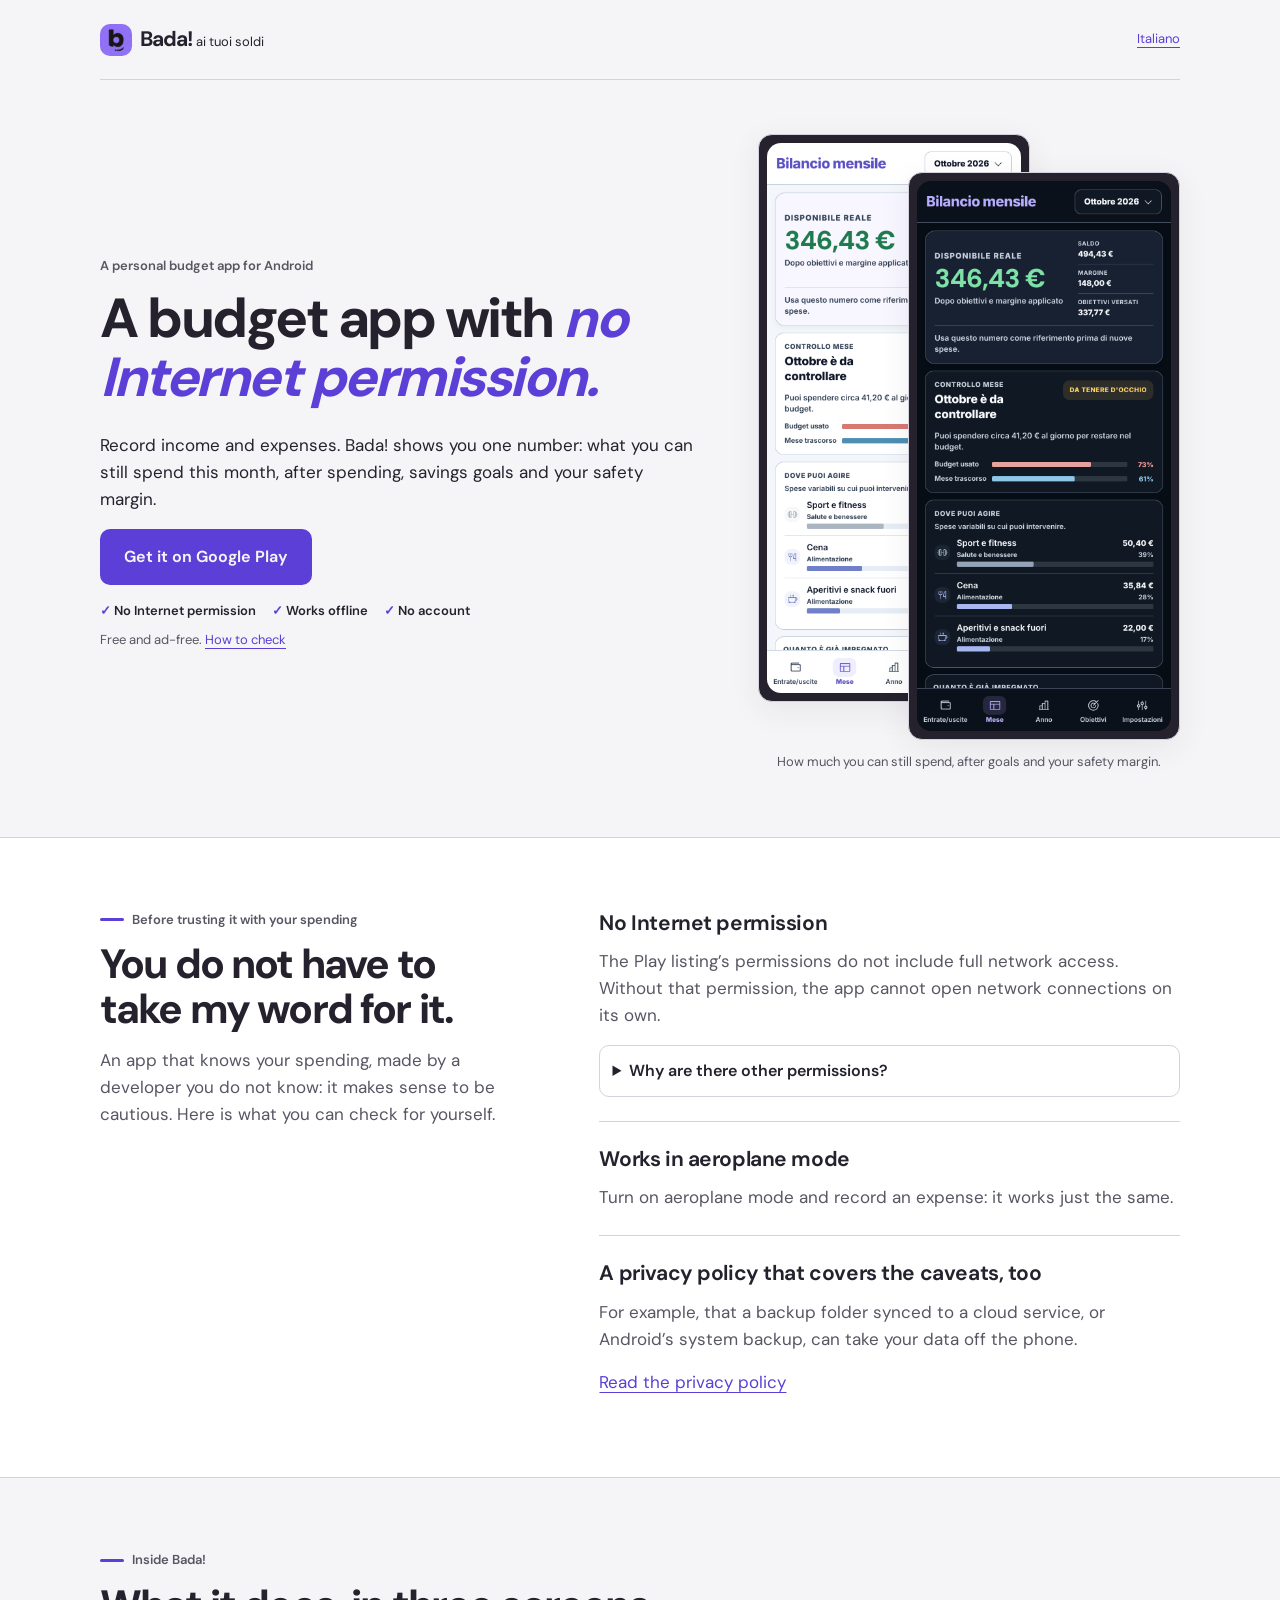
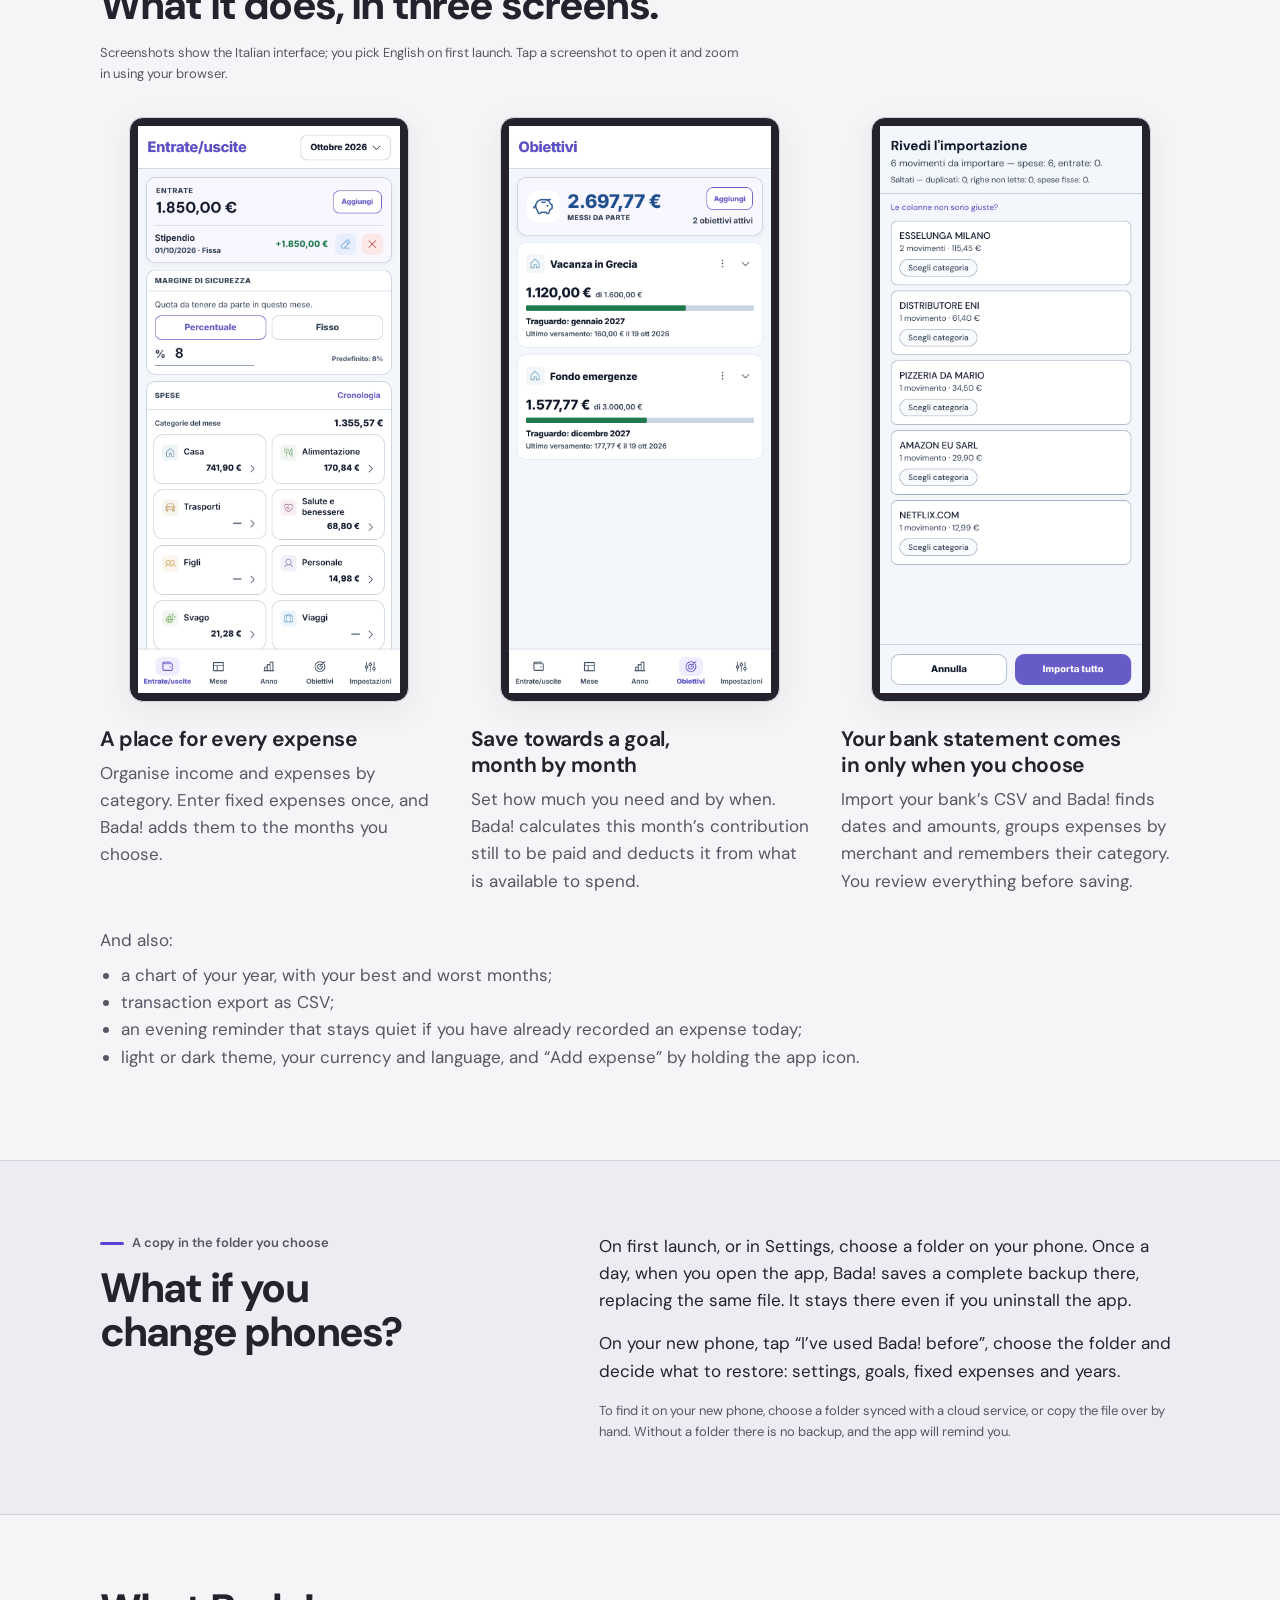
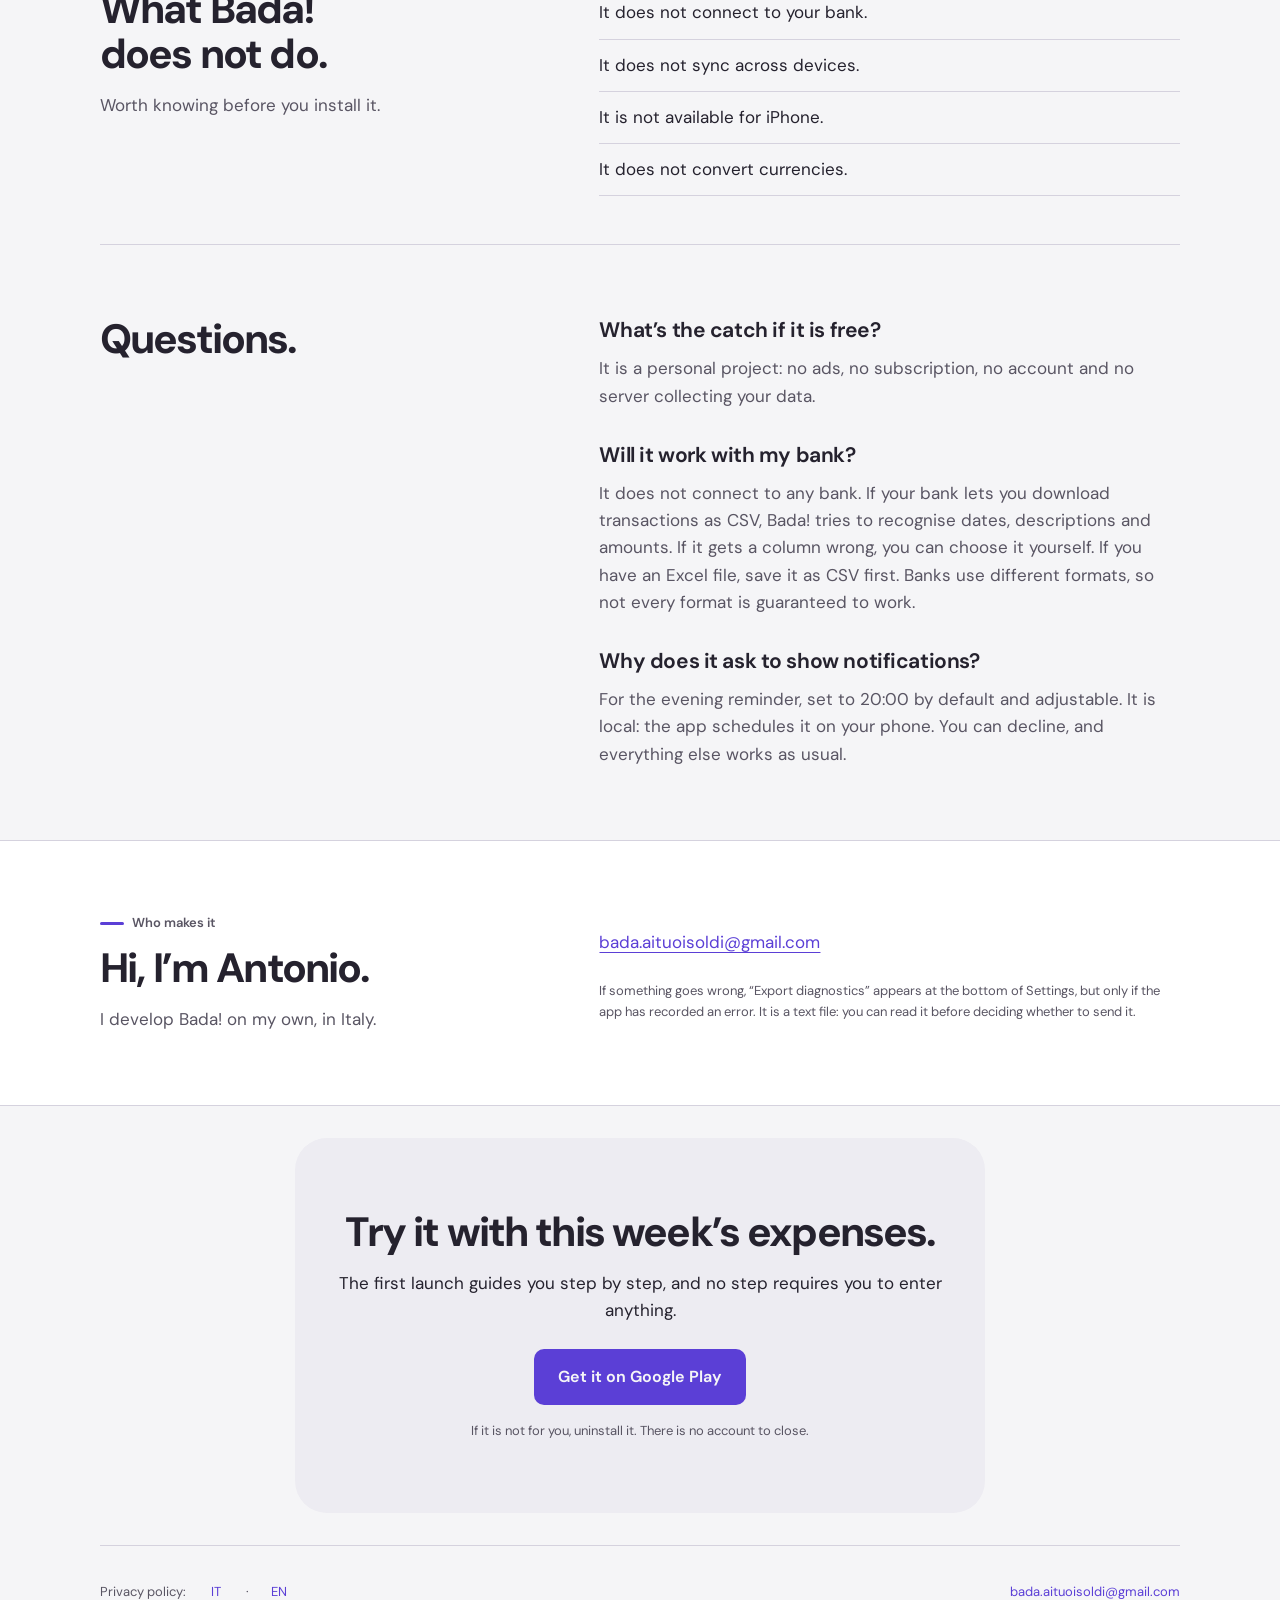
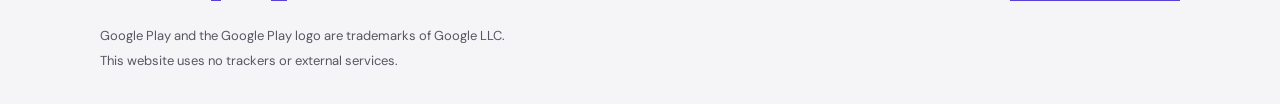
==== commit 5e6726b9: "fix(sito): testi più chiari in apertura, elenco «E poi», didascalia e backup Toglie il «se non fa pe" ====
--- a/site/en/index.html
+++ b/site/en/index.html
@@ -52,7 +52,7 @@
       name="twitter:image"
       content="https://badaaituoisoldi-app.github.io/Bada-ai-tuoi-soldi/assets/feature-graphic.png"
     />
-    <link rel="icon" href="../assets/icon.png" type="image/png" />
+    <link rel="icon" href="../assets/favicon.png" type="image/png" />
     <link rel="apple-touch-icon" href="../assets/icon.png" />
     <link
       rel="preload"
@@ -101,7 +101,7 @@
             <li>No account</li>
           </ul>
           <p class="store-note">
-            Free and ad-free. If it is not for you, uninstall it. <a href="#prove">How to check</a>
+            Free and ad-free. <a href="#prove">How to check</a>
           </p>
         </div>
         <figure class="hero-figure">
@@ -128,7 +128,7 @@
                 alt="The same screen in the dark theme."
             /></a>
           </div>
-          <figcaption>Your month in one number, in light and dark themes.</figcaption>
+          <figcaption>How much you can still spend, after goals and your safety margin.</figcaption>
         </figure>
       </section>
       <section
@@ -265,13 +265,15 @@
             <p>Import your bank’s CSV and Bada! finds dates and amounts, groups expenses by merchant and remembers their category. You review everything before saving.</p>
           </article>
         </div>
-        <p class="also">
-          You can also see a chart of your year with your best and worst months,
-          export transactions as CSV, use an evening reminder that
-          stays quiet if you have already recorded an expense today, choose a
-          light or dark theme, select your currency, switch between Italian and
-          English, and open “Add expense” by holding the app icon.
-        </p>
+        <div class="also">
+          <p>And also:</p>
+          <ul>
+            <li>a chart of your year, with your best and worst months;</li>
+            <li>transaction export as CSV;</li>
+            <li>an evening reminder that stays quiet if you have already recorded an expense today;</li>
+            <li>light or dark theme, your currency and language, and “Add expense” by holding the app icon.</li>
+          </ul>
+        </div>
       </section>
       <section class="backup-section section" aria-labelledby="titolo-backup">
         <div class="container split">
@@ -292,9 +294,9 @@
               years.
             </p>
             <p class="small-note">
-              The copy follows you if the folder is synced, or if you move the
-              file to your new phone. Without a folder there is no backup, and
-              the app will remind you.
+              To find it on your new phone, choose a folder synced with a cloud
+              service, or copy the file over by hand. Without a folder there is
+              no backup, and the app will remind you.
             </p>
           </div>
         </div>
--- a/site/styles.css
+++ b/site/styles.css
@@ -110,6 +110,7 @@
 .shot h3{margin-top:var(--s5)}
 .shot p{margin-top:var(--s2);color:var(--muted)}
 .also{max-width:50.625rem;margin-top:var(--s6);color:var(--muted)}
+.also ul{margin-top:var(--s2);padding-left:1.25em}
 .backup-section{background:var(--soft);border-block:1px solid var(--line)}
 .prose p+p,.maker-section .small-note{margin-top:var(--s4)}
 .small-note{font-size:var(--f1);line-height:1.6;color:var(--muted)}
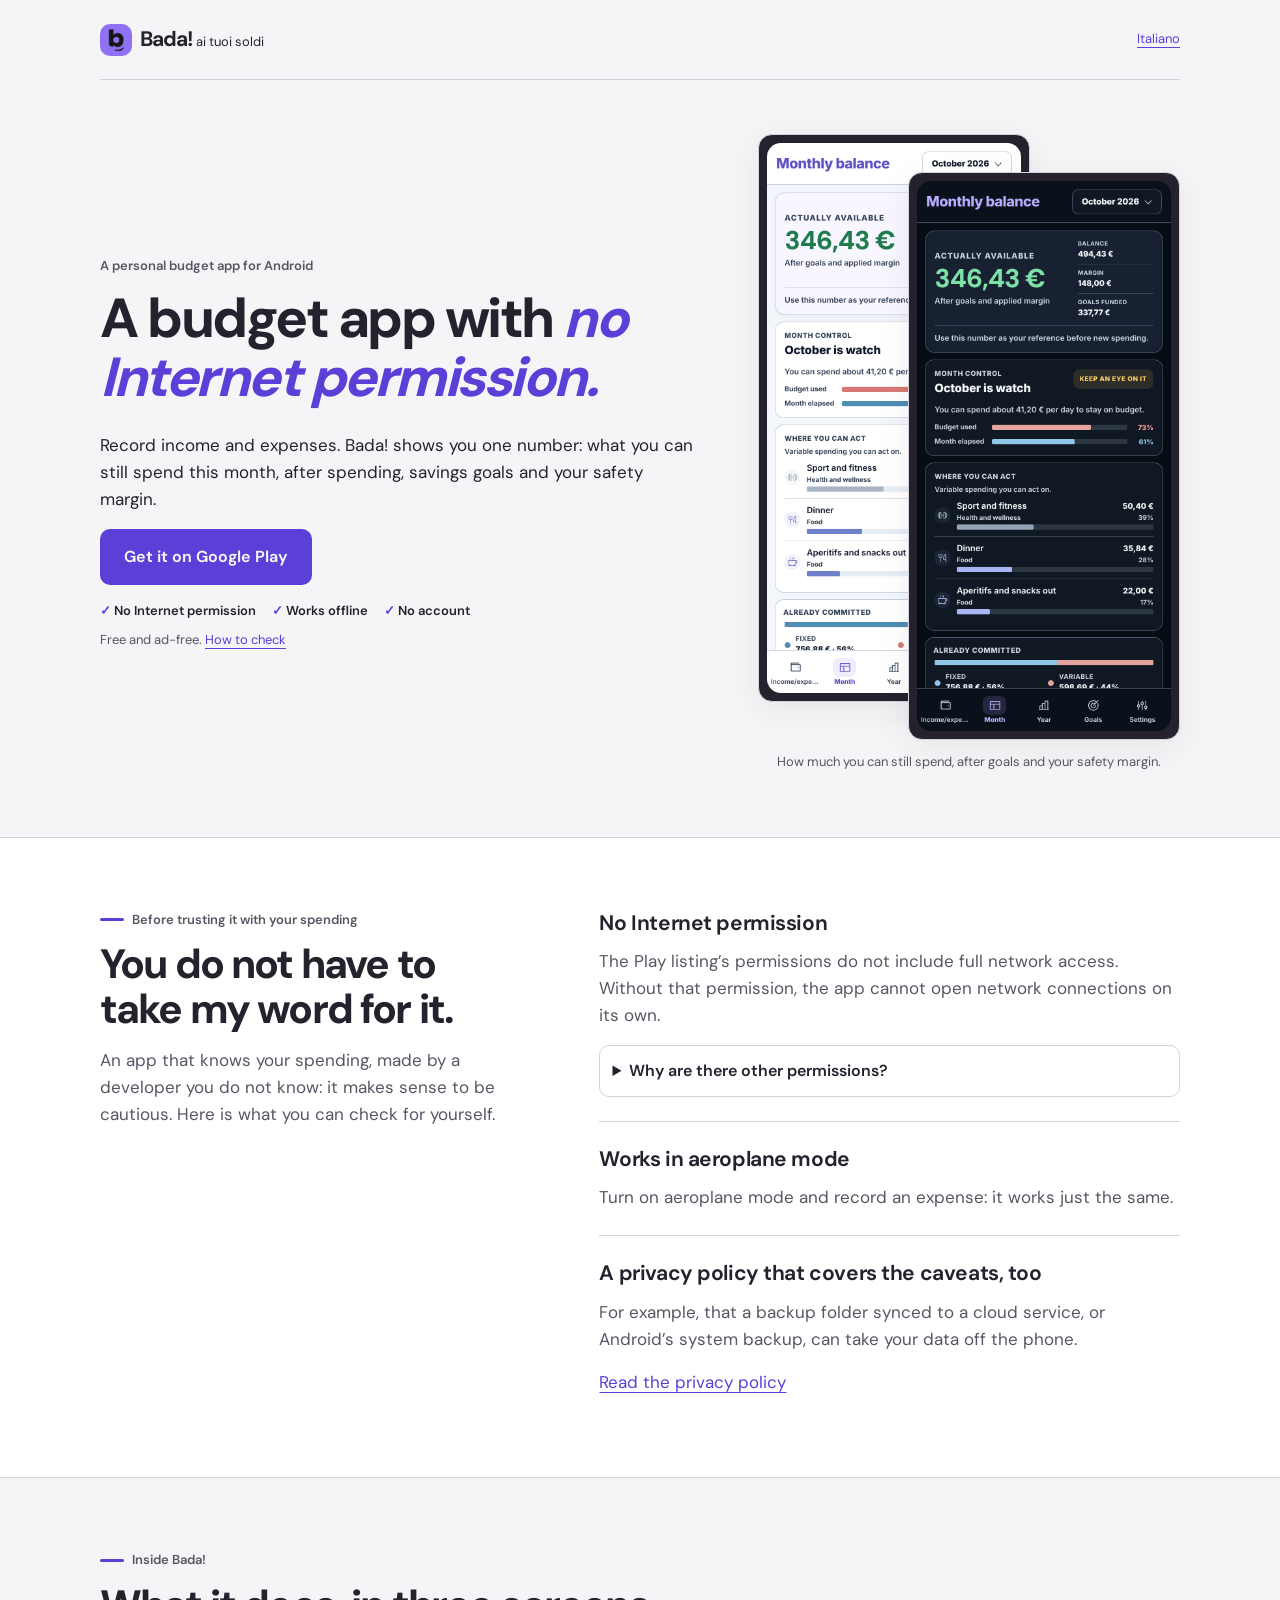
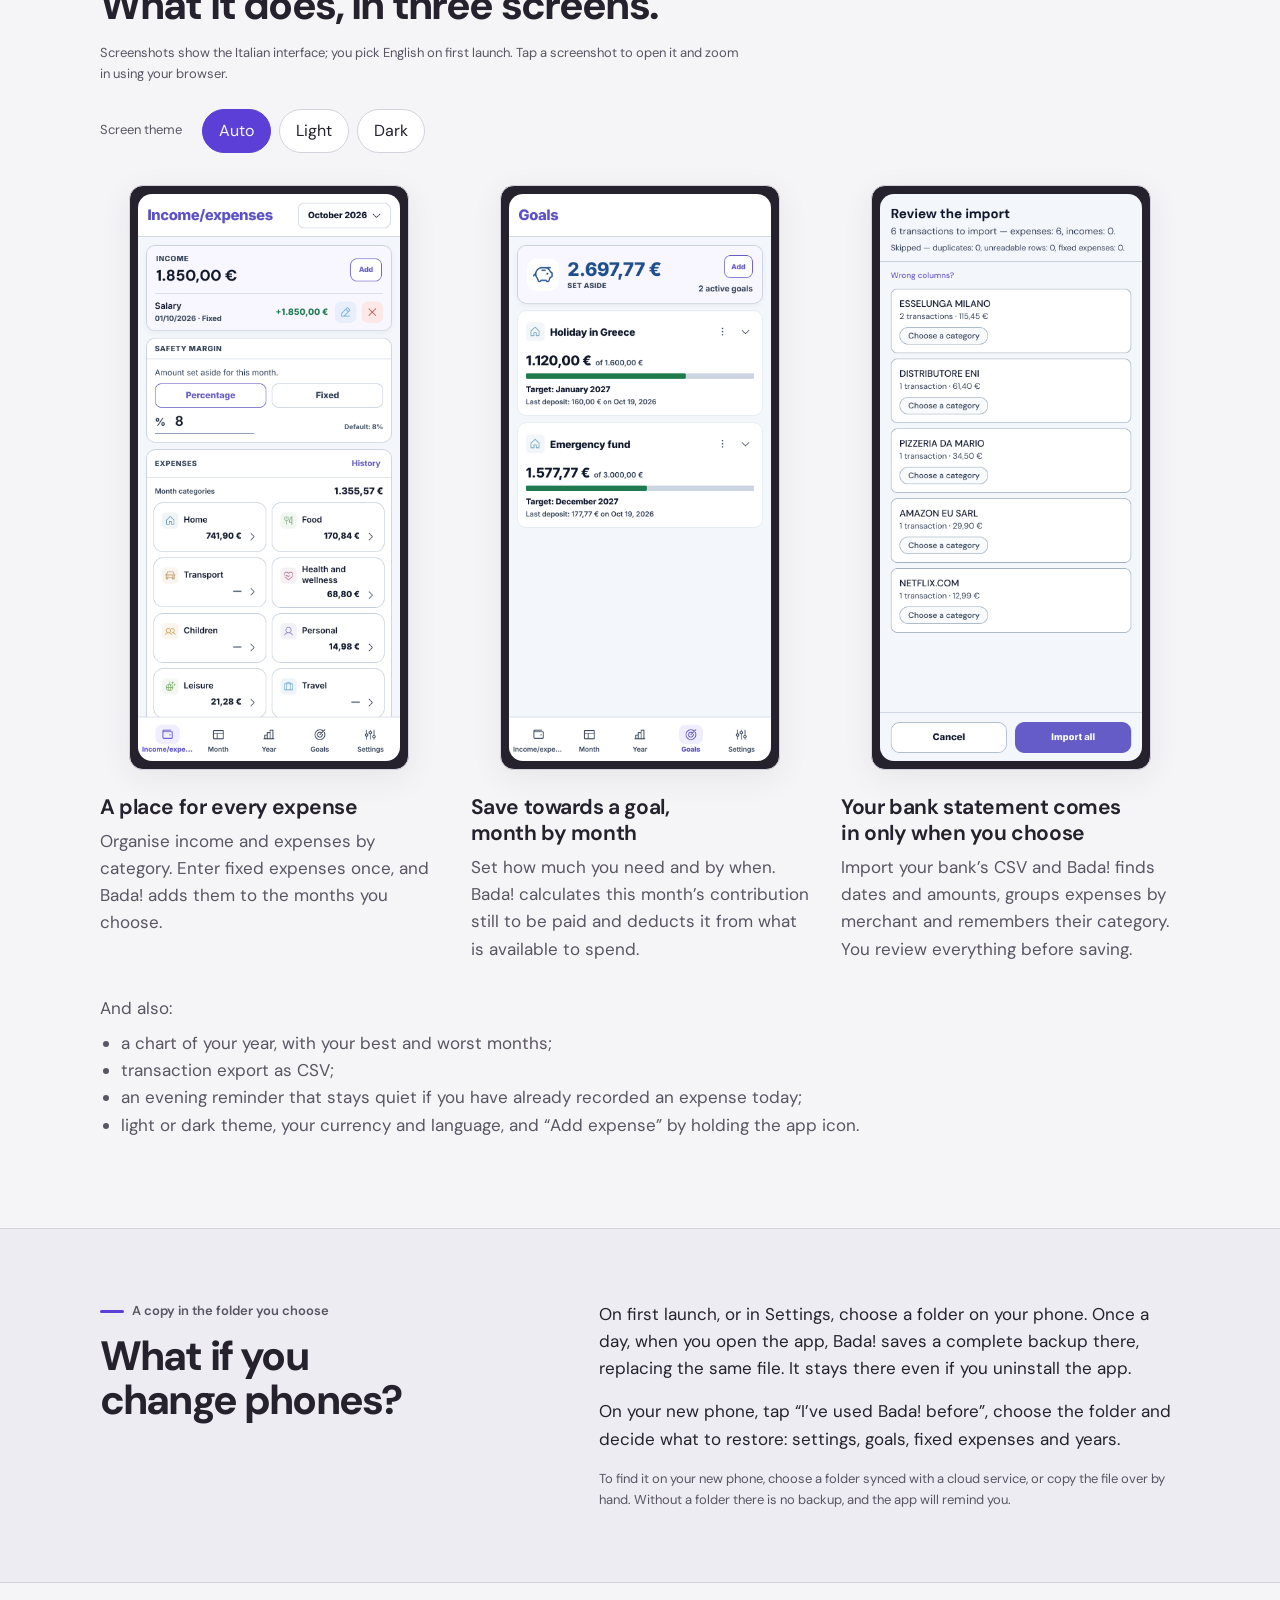
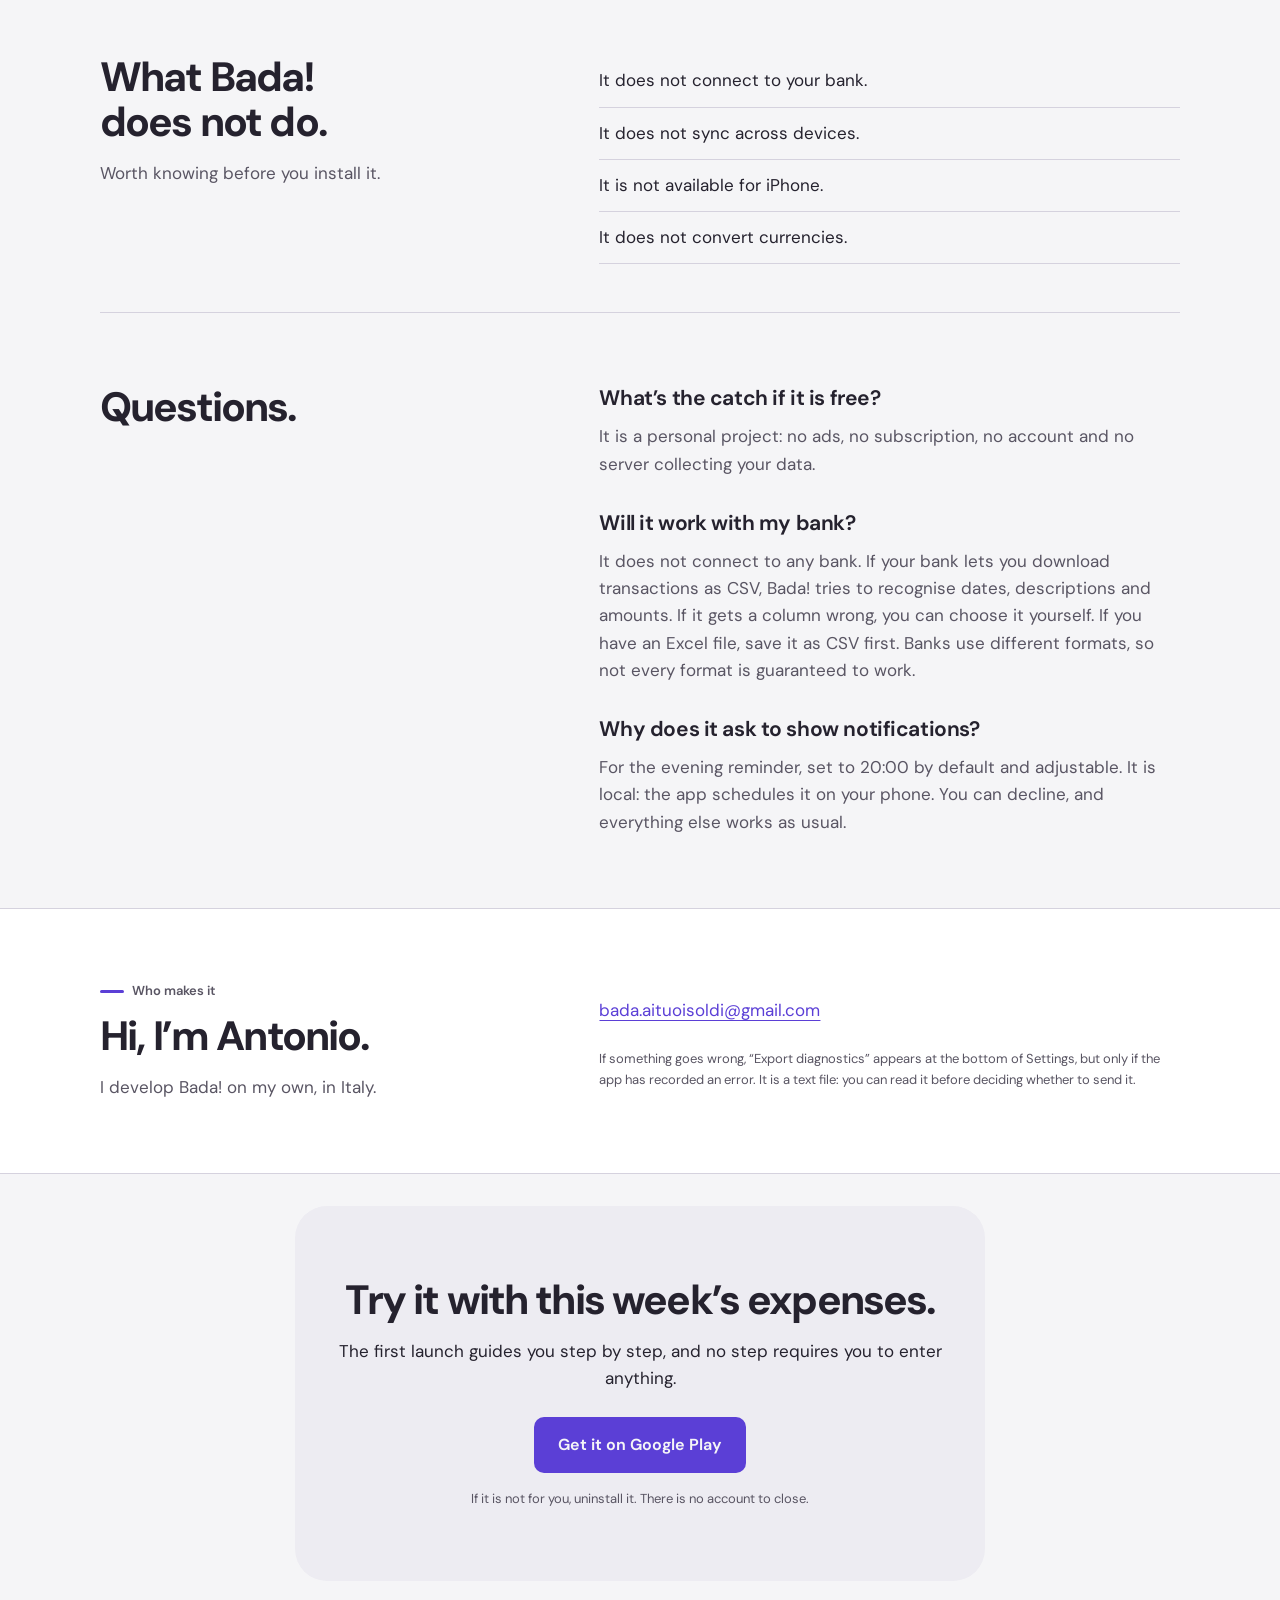
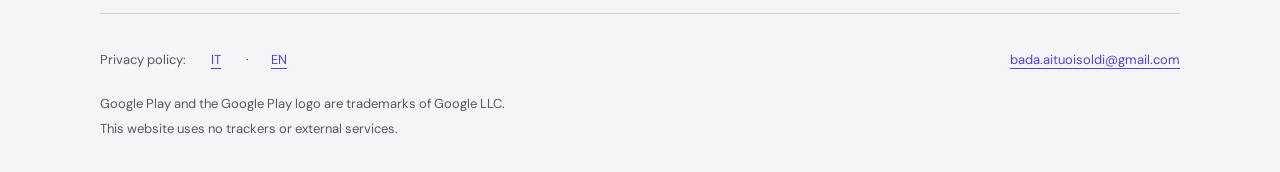
==== commit 689acb92: "feat(sito): schermate in inglese nella pagina EN e selettore chiaro/scuro La pagina inglese mostrava" ====
--- a/site/en/index.html
+++ b/site/en/index.html
@@ -108,10 +108,10 @@
           <div class="phones">
             <a
               class="screen-link phone"
-              href="../assets/screenshots/month-light.webp"
+              href="../assets/screenshots/month-light-en.webp"
               aria-label="Enlarge the monthly balance screen, light theme"
               ><img
-                src="../assets/screenshots/month-light.webp"
+                src="../assets/screenshots/month-light-en.webp"
                 width="780"
                 height="1688"
                 alt="Monthly balance screen for October 2026 in the light theme: real available balance €346.43, month check “keep an eye on it” and the biggest variable expenses."
@@ -119,10 +119,10 @@
             /></a>
             <a
               class="screen-link phone"
-              href="../assets/screenshots/month-dark.webp"
+              href="../assets/screenshots/month-dark-en.webp"
               aria-label="Enlarge the monthly balance screen, dark theme"
               ><img
-                src="../assets/screenshots/month-dark.webp"
+                src="../assets/screenshots/month-dark-en.webp"
                 width="780"
                 height="1688"
                 alt="The same screen in the dark theme."
@@ -203,64 +203,76 @@
             launch. Tap a screenshot to open it and zoom in using your browser.
           </p>
         </div>
+        <fieldset class="theme-switch">
+          <legend>Screen theme</legend>
+          <label><input type="radio" name="tema" value="auto" checked /><span>Auto</span></label>
+          <label><input type="radio" name="tema" value="light" /><span>Light</span></label>
+          <label><input type="radio" name="tema" value="dark" /><span>Dark</span></label>
+        </fieldset>
         <div class="shots" role="region" aria-label="The three screens" tabindex="0">
           <article class="shot">
-            <a
-              class="screen-link phone"
-              href="../assets/screenshots/movements-light.webp"
-              aria-label="Enlarge the expense categories"
-              ><picture
-                ><source
-                  media="(prefers-color-scheme: dark)"
-                  srcset="../assets/screenshots/movements-dark.webp"
-                /><img
-                  src="../assets/screenshots/movements-light.webp"
+            <a class="screen-link phone is-light" href="../assets/screenshots/movements-light-en.webp" aria-label="Enlarge the expense categories"
+              ><img
+                  src="../assets/screenshots/movements-light-en.webp"
                   width="780"
                   height="1688"
                   alt="Expenses and income screen for October 2026: income €1,850, safety margin and the month’s spending by category, total €1,355.57."
                   loading="lazy"
                   decoding="async"
-              /></picture></a>
+              /></a>
+            <a class="screen-link phone is-dark" href="../assets/screenshots/movements-dark-en.webp" aria-label="Enlarge the expense categories"
+              ><img
+                  src="../assets/screenshots/movements-dark-en.webp"
+                  width="780"
+                  height="1688"
+                  alt="Expenses and income screen for October 2026: income €1,850, safety margin and the month’s spending by category, total €1,355.57."
+                  loading="lazy"
+                  decoding="async"
+              /></a>
             <h3>A place for every expense</h3>
             <p>Organise income and expenses by category. Enter fixed expenses once, and Bada! adds them to the months you choose.</p>
           </article>
           <article class="shot">
-            <a
-              class="screen-link phone"
-              href="../assets/screenshots/goals-light.webp"
-              aria-label="Enlarge the savings goals"
-              ><picture
-                ><source
-                  media="(prefers-color-scheme: dark)"
-                  srcset="../assets/screenshots/goals-dark.webp"
-                /><img
-                  src="../assets/screenshots/goals-light.webp"
-                  width="780"
-                  height="1688"
-                  alt="Goals screen: €2,697.77 set aside; “Vacanza in Grecia” at €1,120 of €1,600 and “Fondo emergenze” at €1,577.77 of €3,000."
-                  loading="lazy"
-                  decoding="async"
-              /></picture></a>
+            <a class="screen-link phone is-light" href="../assets/screenshots/goals-light-en.webp" aria-label="Enlarge the savings goals"
+              ><img
+                  src="../assets/screenshots/goals-light-en.webp"
+                  width="780"
+                  height="1688"
+                  alt="Goals screen: €2,697.77 set aside; “Holiday in Greece” at €1,120 of €1,600 and “Emergency fund” at €1,577.77 of €3,000."
+                  loading="lazy"
+                  decoding="async"
+              /></a>
+            <a class="screen-link phone is-dark" href="../assets/screenshots/goals-dark-en.webp" aria-label="Enlarge the savings goals"
+              ><img
+                  src="../assets/screenshots/goals-dark-en.webp"
+                  width="780"
+                  height="1688"
+                  alt="Goals screen: €2,697.77 set aside; “Holiday in Greece” at €1,120 of €1,600 and “Emergency fund” at €1,577.77 of €3,000."
+                  loading="lazy"
+                  decoding="async"
+              /></a>
             <h3>Save towards a goal, month by month</h3>
             <p>Set how much you need and by when. Bada! calculates this month’s contribution still to be paid and deducts it from what is available to spend.</p>
           </article>
           <article class="shot">
-            <a
-              class="screen-link phone"
-              href="../assets/screenshots/import-light.webp"
-              aria-label="Enlarge the import review"
-              ><picture
-                ><source
-                  media="(prefers-color-scheme: dark)"
-                  srcset="../assets/screenshots/import-dark.webp"
-                /><img
-                  src="../assets/screenshots/import-light.webp"
+            <a class="screen-link phone is-light" href="../assets/screenshots/import-light-en.webp" aria-label="Enlarge the import review"
+              ><img
+                  src="../assets/screenshots/import-light-en.webp"
                   width="780"
                   height="1688"
                   alt="Import review screen: six transactions from a bank CSV grouped by merchant, each with a category to choose."
                   loading="lazy"
                   decoding="async"
-              /></picture></a>
+              /></a>
+            <a class="screen-link phone is-dark" href="../assets/screenshots/import-dark-en.webp" aria-label="Enlarge the import review"
+              ><img
+                  src="../assets/screenshots/import-dark-en.webp"
+                  width="780"
+                  height="1688"
+                  alt="Import review screen: six transactions from a bank CSV grouped by merchant, each with a category to choose."
+                  loading="lazy"
+                  decoding="async"
+              /></a>
             <h3>Your bank statement comes in only when you choose</h3>
             <p>Import your bank’s CSV and Bada! finds dates and amounts, groups expenses by merchant and remembers their category. You review everything before saving.</p>
           </article>
--- a/site/styles.css
+++ b/site/styles.css
@@ -178,3 +178,15 @@
 .shot{animation:enter linear both;animation-timeline:view();animation-range:entry 0% entry 90%}
 }
 }
+.is-dark{display:none}
+@media (prefers-color-scheme:dark){.is-light{display:none}.is-dark{display:block}}
+.features:has(input[value=light]:checked) .is-light,.features:has(input[value=dark]:checked) .is-dark{display:block}
+.features:has(input[value=light]:checked) .is-dark,.features:has(input[value=dark]:checked) .is-light{display:none}
+.theme-switch{display:none;align-items:center;flex-wrap:wrap;gap:var(--s2);border:0;padding:0;margin:var(--s5) 0 0;min-inline-size:0}
+@supports selector(:has(*)){.theme-switch{display:flex}}
+.theme-switch legend{float:left;margin-right:var(--s3);padding:0;font-size:var(--f1);color:var(--muted)}
+.theme-switch label{position:relative}
+.theme-switch input{position:absolute;inset:0;opacity:0;margin:0;cursor:pointer}
+.theme-switch span{display:inline-flex;align-items:center;min-height:2.75rem;padding-inline:var(--s4);border:1px solid var(--line);border-radius:var(--r4);background:var(--surface);color:var(--ink);font-size:var(--f2)}
+.theme-switch input:checked+span{background:var(--accent);border-color:var(--accent);color:var(--canvas)}
+.theme-switch input:focus-visible+span{outline:3px solid var(--accent);outline-offset:0.1875rem}
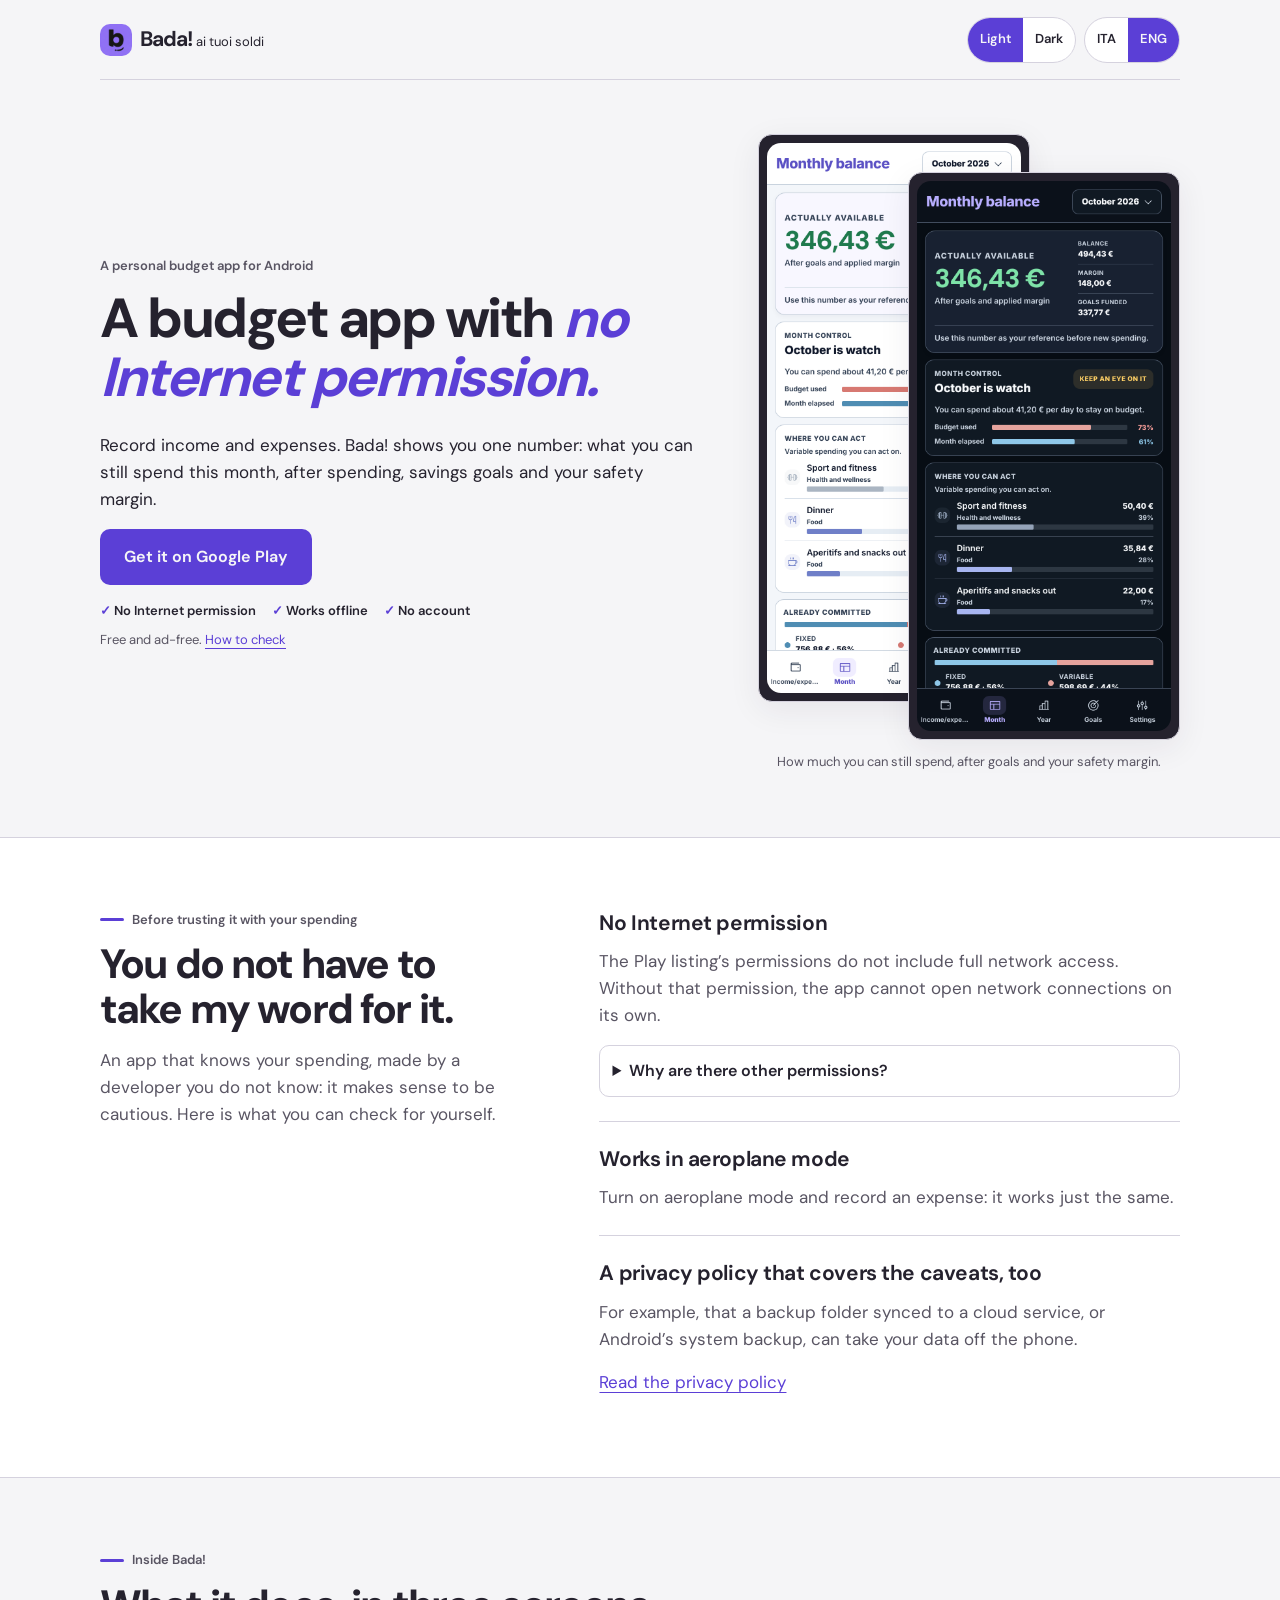
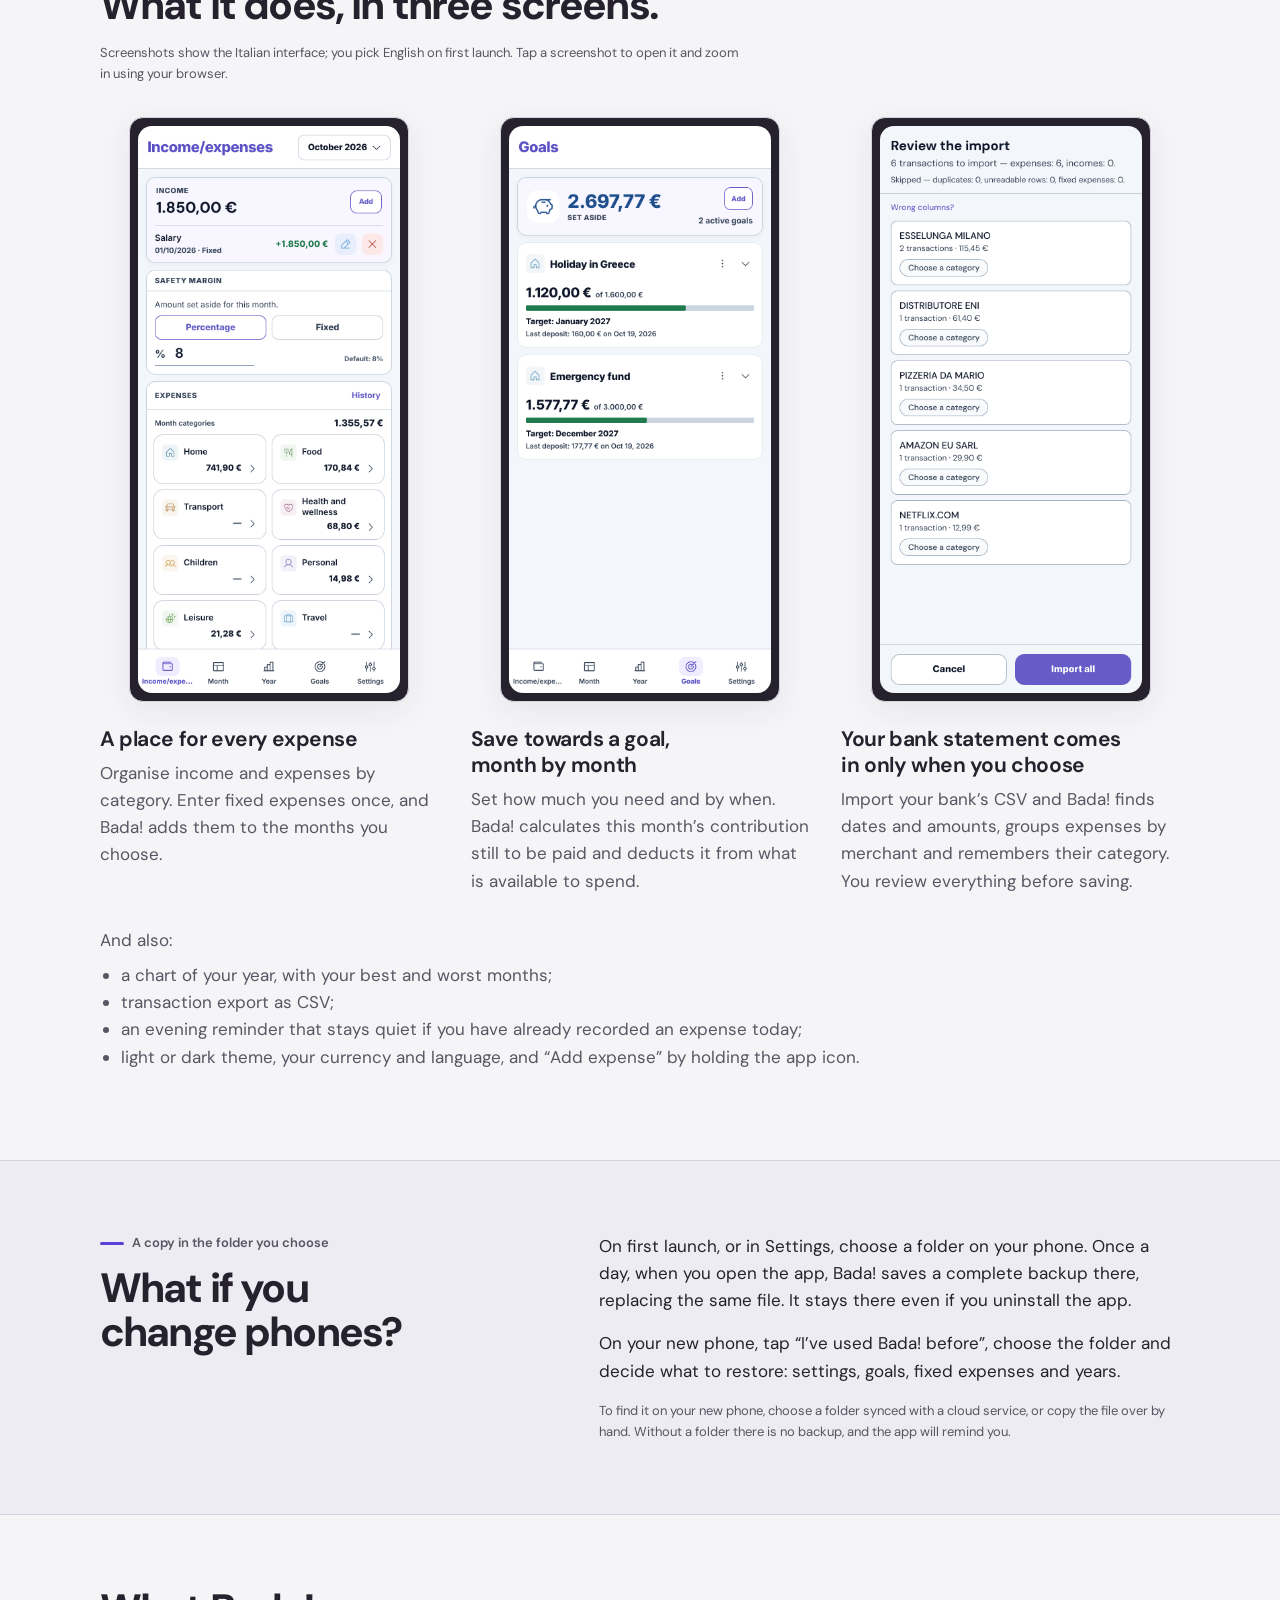
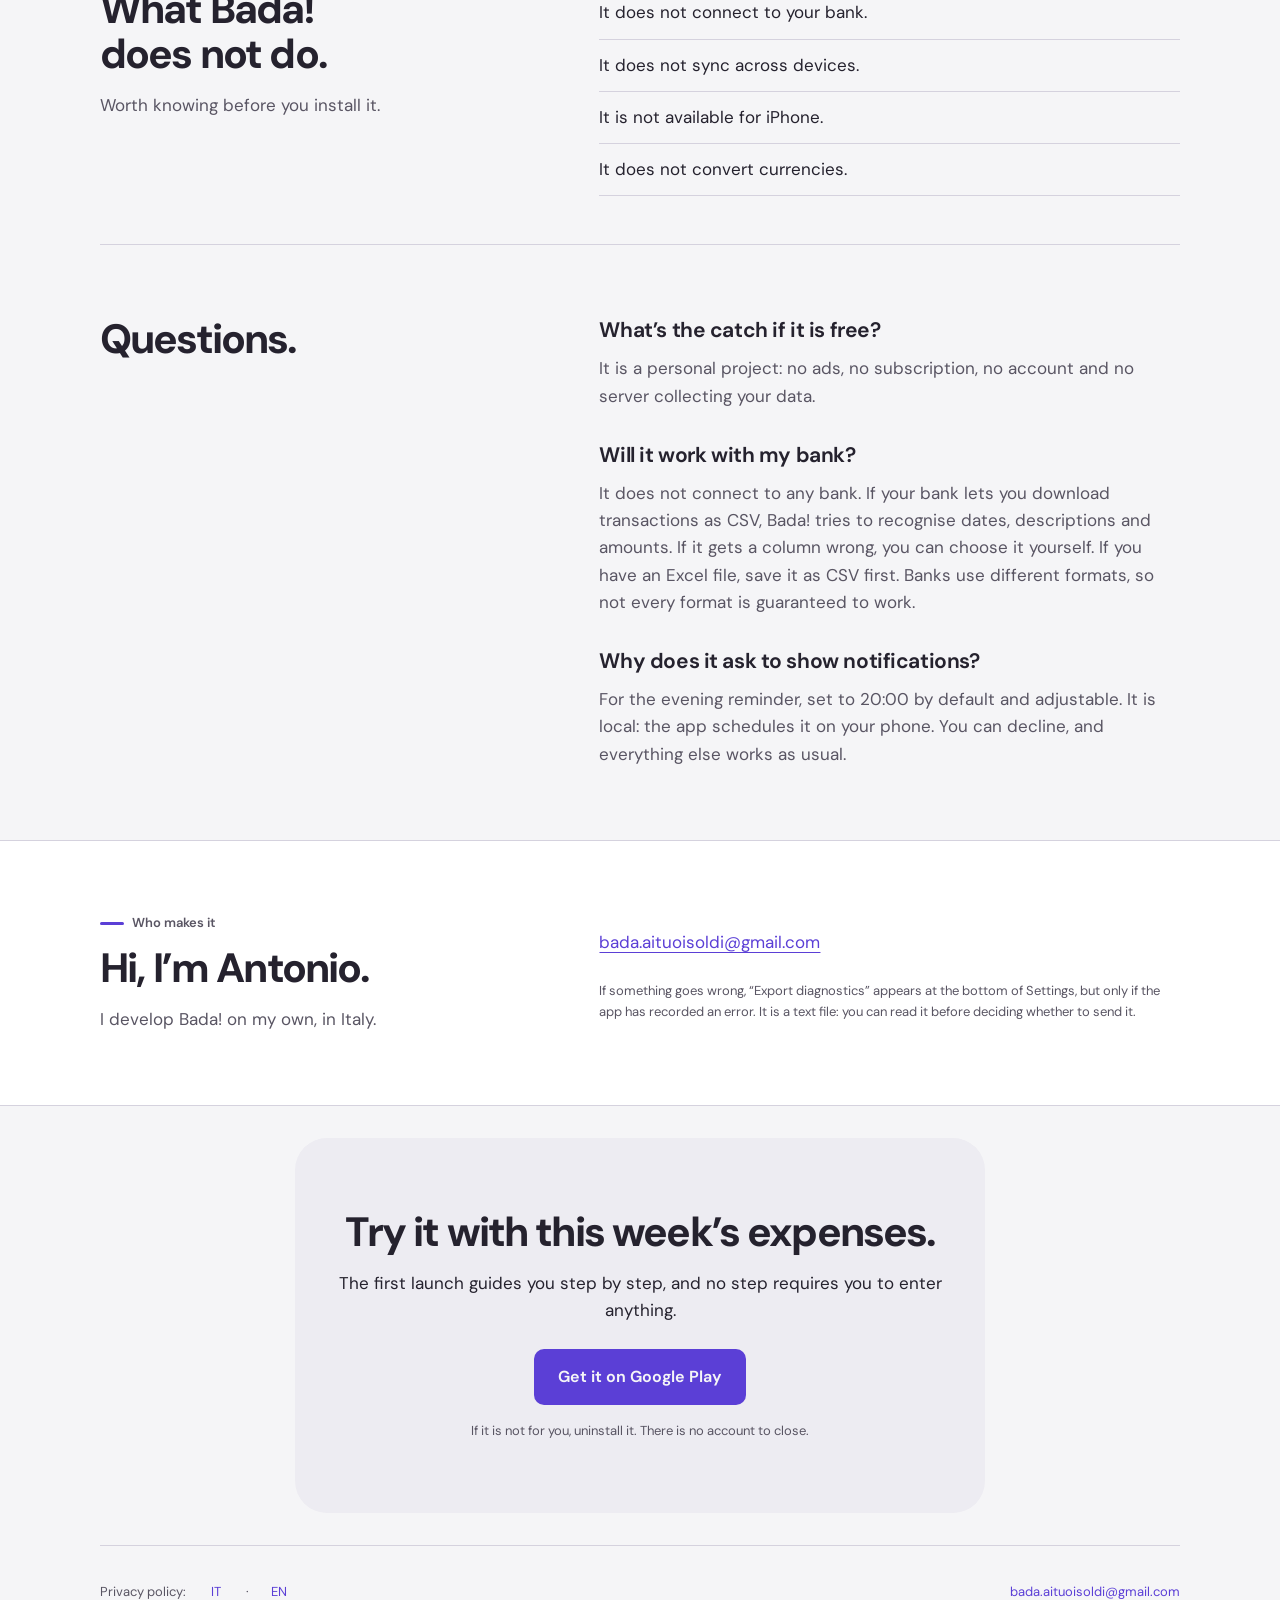
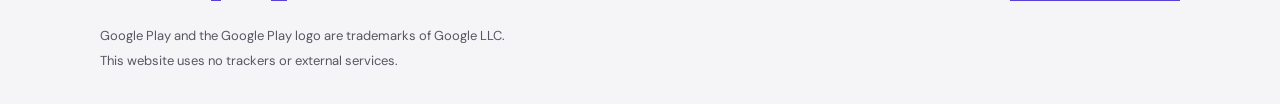
==== commit 7407988c: "feat(sito): interruttori Chiaro/Scuro e ITA/ENG nell'intestazione L'interruttore del tema passa dall" ====
--- a/site/en/index.html
+++ b/site/en/index.html
@@ -76,7 +76,17 @@
           ><strong>Bada!</strong><small lang="it">ai tuoi soldi</small></span
         >
       </a>
-      <a class="language-link" href="../" lang="it" hreflang="it">Italiano</a>
+      <div class="site-controls">
+        <fieldset class="seg theme">
+          <legend class="sr-only">Theme</legend>
+          <label class="t-light"><input type="radio" name="tema" id="tema-chiaro" /><span>Light</span></label>
+          <label class="t-dark"><input type="radio" name="tema" id="tema-scuro" /><span>Dark</span></label>
+        </fieldset>
+        <nav class="seg" aria-label="Language">
+          <a href="../" lang="it" hreflang="it" aria-label="Italiano">ITA</a>
+          <a href="./" lang="en" hreflang="en" aria-label="English" aria-current="page">ENG</a>
+        </nav>
+      </div>
     </header>
     <main id="contenuto">
       <section class="hero container" aria-labelledby="titolo">
@@ -203,12 +213,6 @@
             launch. Tap a screenshot to open it and zoom in using your browser.
           </p>
         </div>
-        <fieldset class="theme-switch">
-          <legend>Screen theme</legend>
-          <label><input type="radio" name="tema" value="auto" checked /><span>Auto</span></label>
-          <label><input type="radio" name="tema" value="light" /><span>Light</span></label>
-          <label><input type="radio" name="tema" value="dark" /><span>Dark</span></label>
-        </fieldset>
         <div class="shots" role="region" aria-label="The three screens" tabindex="0">
           <article class="shot">
             <a class="screen-link phone is-light" href="../assets/screenshots/movements-light-en.webp" aria-label="Enlarge the expense categories"
--- a/site/styles.css
+++ b/site/styles.css
@@ -4,7 +4,7 @@
 font-weight:100 1000;
 font-display:swap;
 }
-:root{
+:root,:root:has(#tema-chiaro:checked){
 color-scheme:light;
 --canvas:#f5f5f7;
 --surface:#fff;
@@ -49,6 +49,18 @@
 --bezel:#0a090d;
 }
 }
+:root:has(#tema-scuro:checked){
+color-scheme:dark;
+--canvas:#16151b;
+--surface:#1e1c25;
+--soft:#25222f;
+--ink:#f3f0fa;
+--muted:#bdb8cb;
+--line:#45404f;
+--accent:#b8a6ff;
+--shadow:#00000030;
+--bezel:#0a090d;
+}
 *{box-sizing:border-box}
 body{margin:0;background:var(--canvas);color:var(--ink);font:1.0625rem/1.6 "DM Sans",sans-serif}
 h1,h2,h3,p,figure{margin:0}
@@ -70,13 +82,12 @@
 .split{display:grid;grid-template-columns:.85fr 1.15fr;column-gap:clamp(var(--s6),5.5vw,5rem);align-items:start}
 .skip-link{position:absolute;left:1rem;top:-6.25rem;padding:var(--s3) var(--s4);background:var(--surface);z-index:1}
 .skip-link:focus{top:0.75rem}
-.site-header{display:flex;align-items:center;justify-content:space-between;min-height:5rem;border-bottom:1px solid var(--line)}
+.site-header{display:flex;align-items:center;justify-content:space-between;flex-wrap:wrap;gap:var(--s2) var(--s4);min-height:5rem;border-bottom:1px solid var(--line)}
 .brand{display:inline-flex;align-items:center;gap:var(--s2);min-height:2.75rem;color:var(--ink);text-decoration:none}
 .brand img{width:2rem;height:2rem;border-radius:var(--r2)}
 .brand span{display:flex;align-items:baseline;gap:var(--s1)}
 .brand strong{font-size:var(--f3);letter-spacing:-.05em}
 .brand small{font-size:var(--f1)}
-.language-link{display:inline-flex;align-items:center;min-height:2.75rem;font-size:var(--f1)}
 .hero{display:grid;grid-template-columns:minmax(0,1fr) auto;align-items:center;gap:clamp(var(--s6),4.6vw,var(--s8));padding-block:3.375rem var(--s8)}
 .hero .eyebrow{font-size:var(--f1)}
 .hero-copy{max-width:37.5rem}
@@ -178,15 +189,18 @@
 .shot{animation:enter linear both;animation-timeline:view();animation-range:entry 0% entry 90%}
 }
 }
+.sr-only{position:absolute;width:1px;height:1px;overflow:hidden;clip-path:inset(50%);white-space:nowrap}
+.site-controls{display:flex;flex-wrap:wrap;gap:var(--s2)}
+.seg{display:inline-flex;margin:0;padding:0;border:1px solid var(--line);border-radius:var(--r4);background:var(--surface);overflow:hidden;min-inline-size:0}
+.seg label{position:relative;display:inline-flex}
+.seg input{position:absolute;inset:0;margin:0;opacity:0;cursor:pointer}
+.seg span,.seg a{display:inline-flex;align-items:center;min-height:2.75rem;padding-inline:var(--s3);font-size:var(--f1);font-weight:600;color:var(--ink);text-decoration:none}
+.seg input:focus-visible+span,.seg a:focus-visible{outline:3px solid var(--accent);outline-offset:-3px}
+.seg input:checked+span,.seg a[aria-current],:root:not(:has(.seg input:checked)) .t-light span{background:var(--accent);color:var(--canvas)}
+@media (prefers-color-scheme:dark){:root:not(:has(.seg input:checked)) .t-light span{background:none;color:var(--ink)}:root:not(:has(.seg input:checked)) .t-dark span{background:var(--accent);color:var(--canvas)}}
+.theme{display:none}
+@supports selector(:has(*)){.theme{display:inline-flex}}
 .is-dark{display:none}
 @media (prefers-color-scheme:dark){.is-light{display:none}.is-dark{display:block}}
-.features:has(input[value=light]:checked) .is-light,.features:has(input[value=dark]:checked) .is-dark{display:block}
-.features:has(input[value=light]:checked) .is-dark,.features:has(input[value=dark]:checked) .is-light{display:none}
-.theme-switch{display:none;align-items:center;flex-wrap:wrap;gap:var(--s2);border:0;padding:0;margin:var(--s5) 0 0;min-inline-size:0}
-@supports selector(:has(*)){.theme-switch{display:flex}}
-.theme-switch legend{float:left;margin-right:var(--s3);padding:0;font-size:var(--f1);color:var(--muted)}
-.theme-switch label{position:relative}
-.theme-switch input{position:absolute;inset:0;opacity:0;margin:0;cursor:pointer}
-.theme-switch span{display:inline-flex;align-items:center;min-height:2.75rem;padding-inline:var(--s4);border:1px solid var(--line);border-radius:var(--r4);background:var(--surface);color:var(--ink);font-size:var(--f2)}
-.theme-switch input:checked+span{background:var(--accent);border-color:var(--accent);color:var(--canvas)}
-.theme-switch input:focus-visible+span{outline:3px solid var(--accent);outline-offset:0.1875rem}
+:root:has(#tema-chiaro:checked) .is-light,:root:has(#tema-scuro:checked) .is-dark{display:block}
+:root:has(#tema-chiaro:checked) .is-dark,:root:has(#tema-scuro:checked) .is-light{display:none}
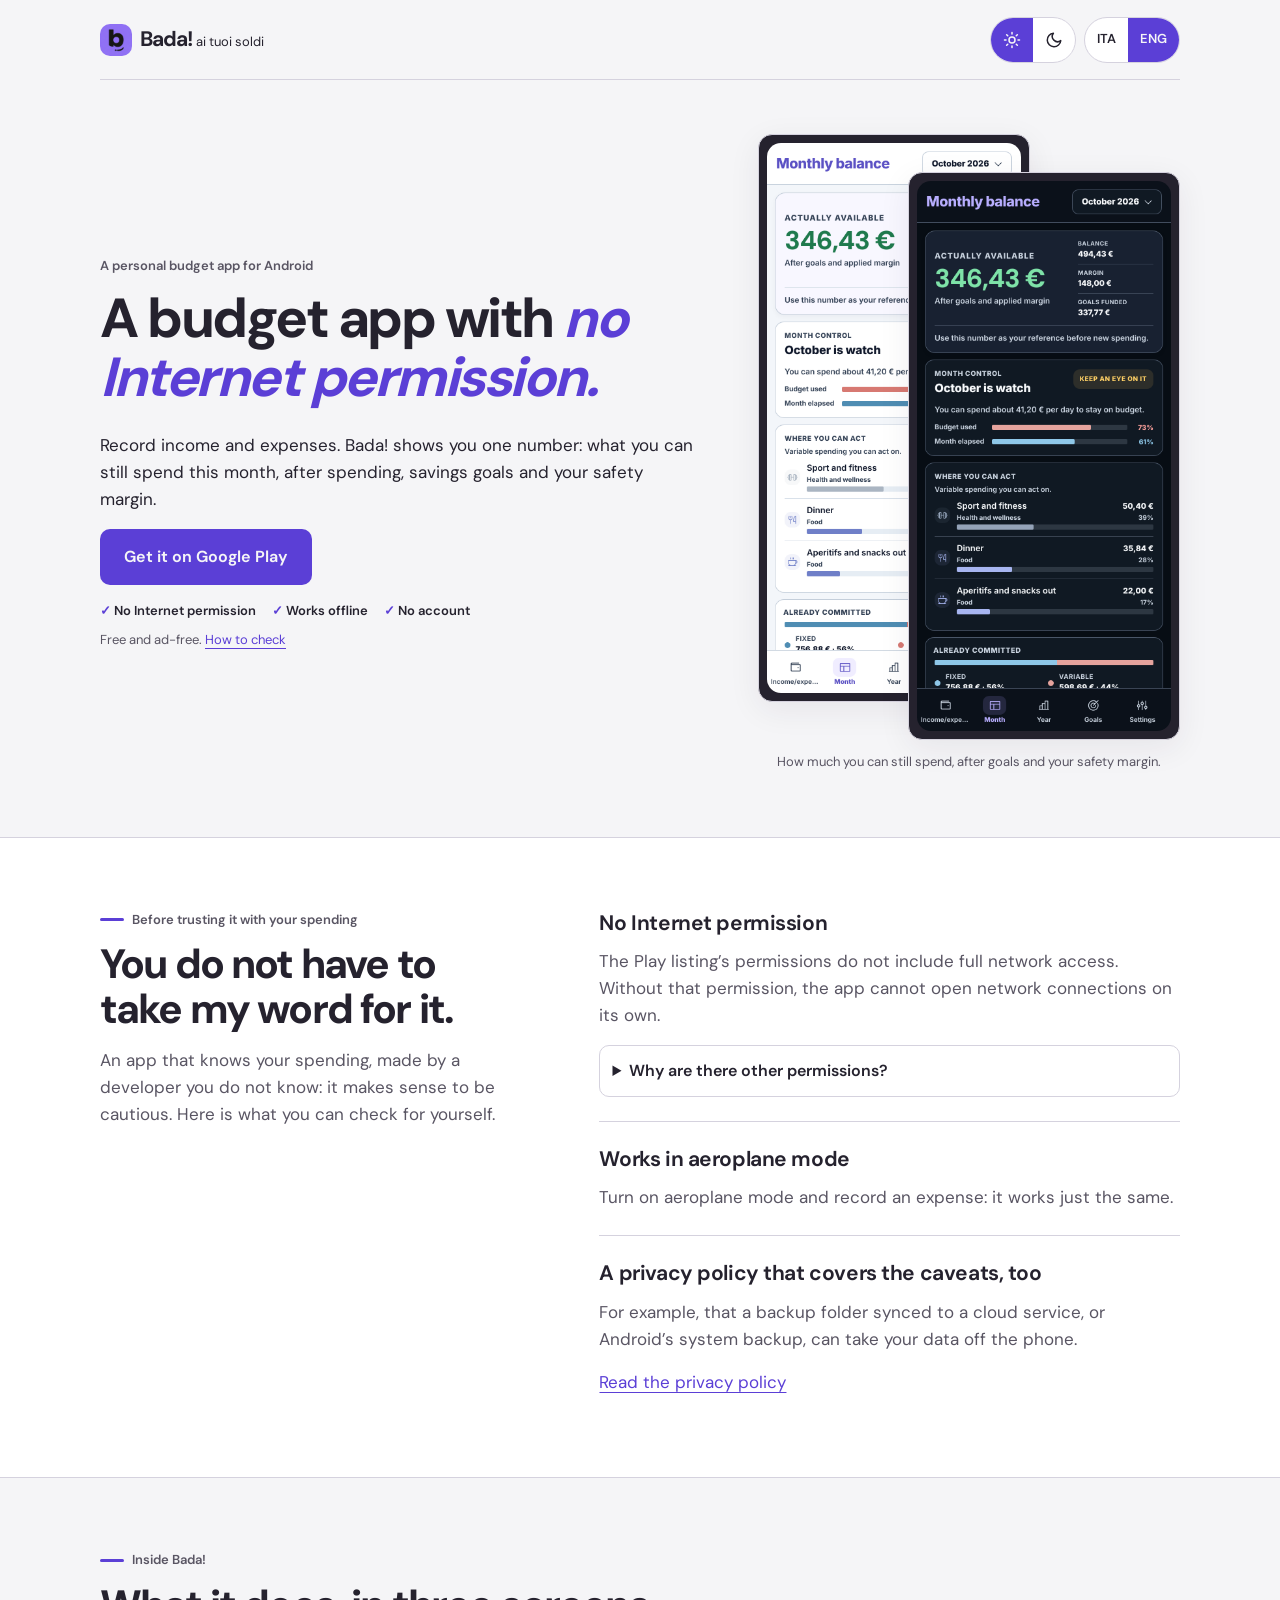
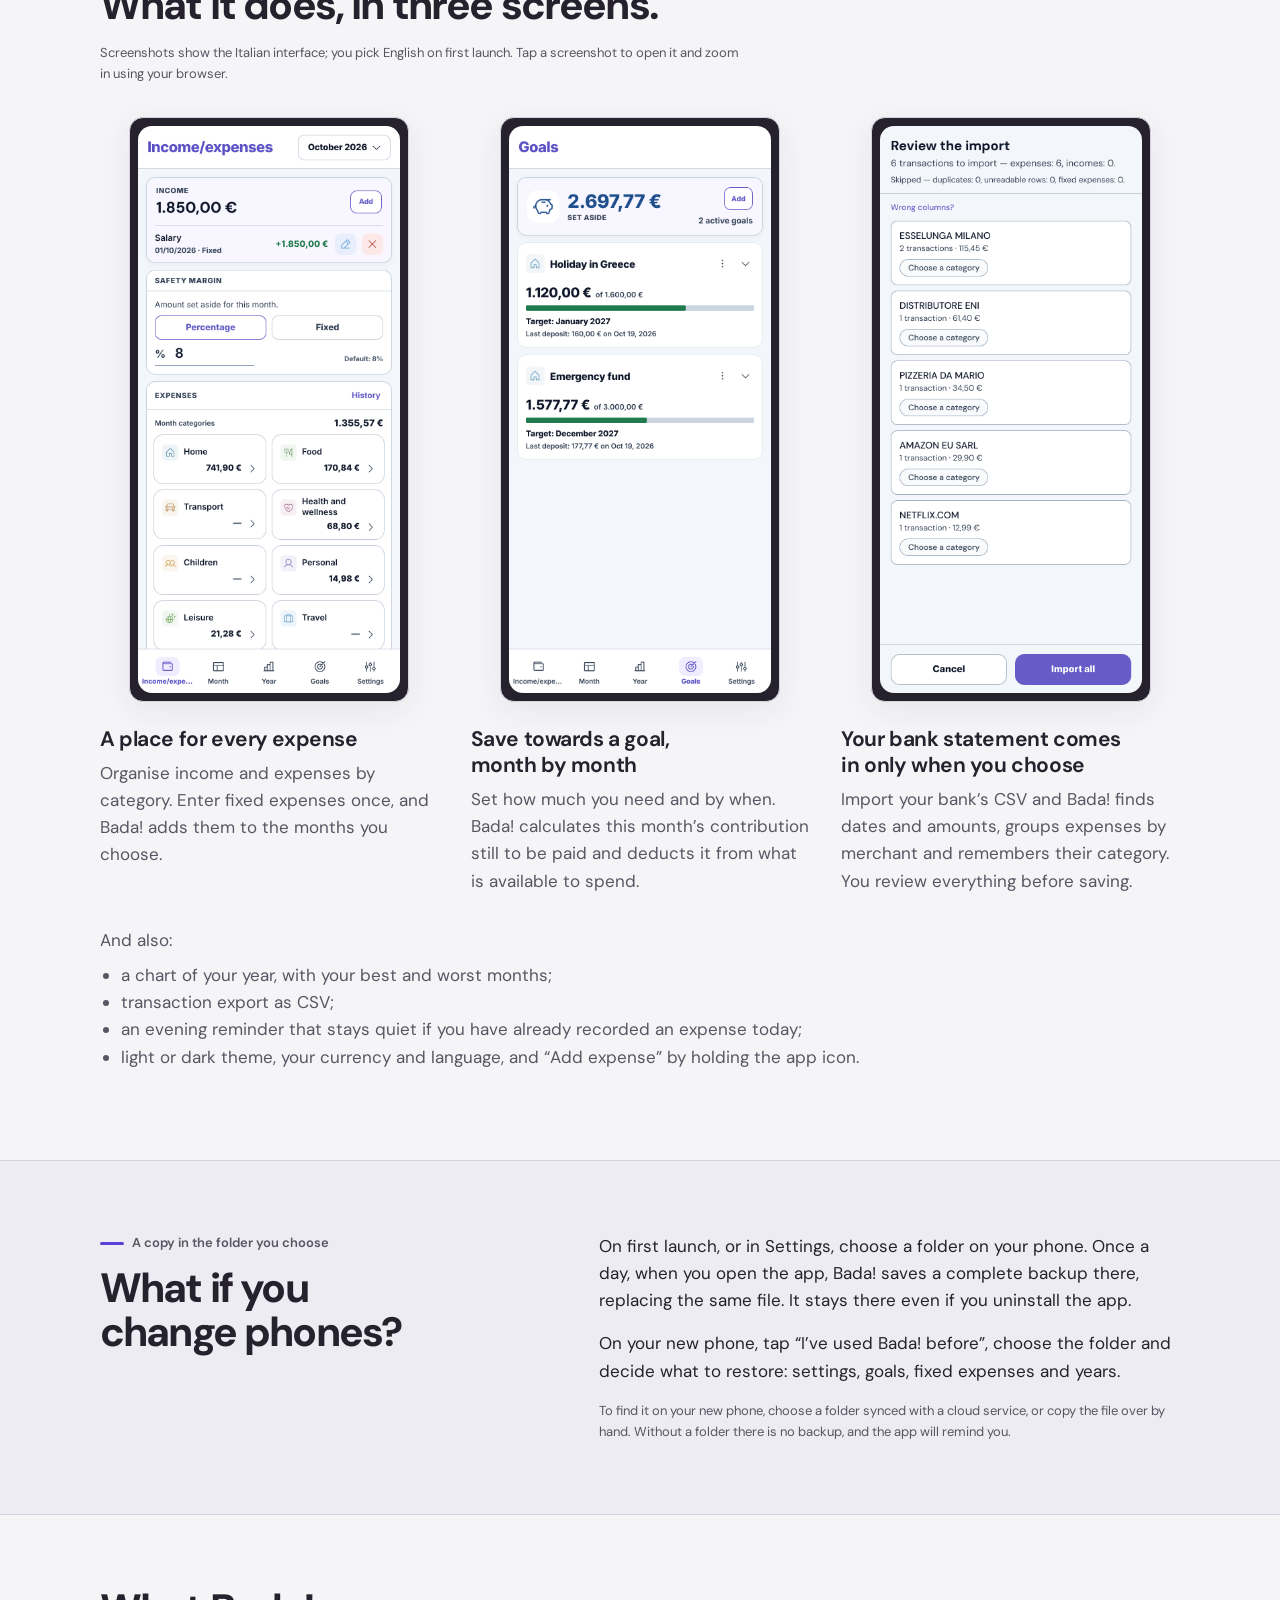
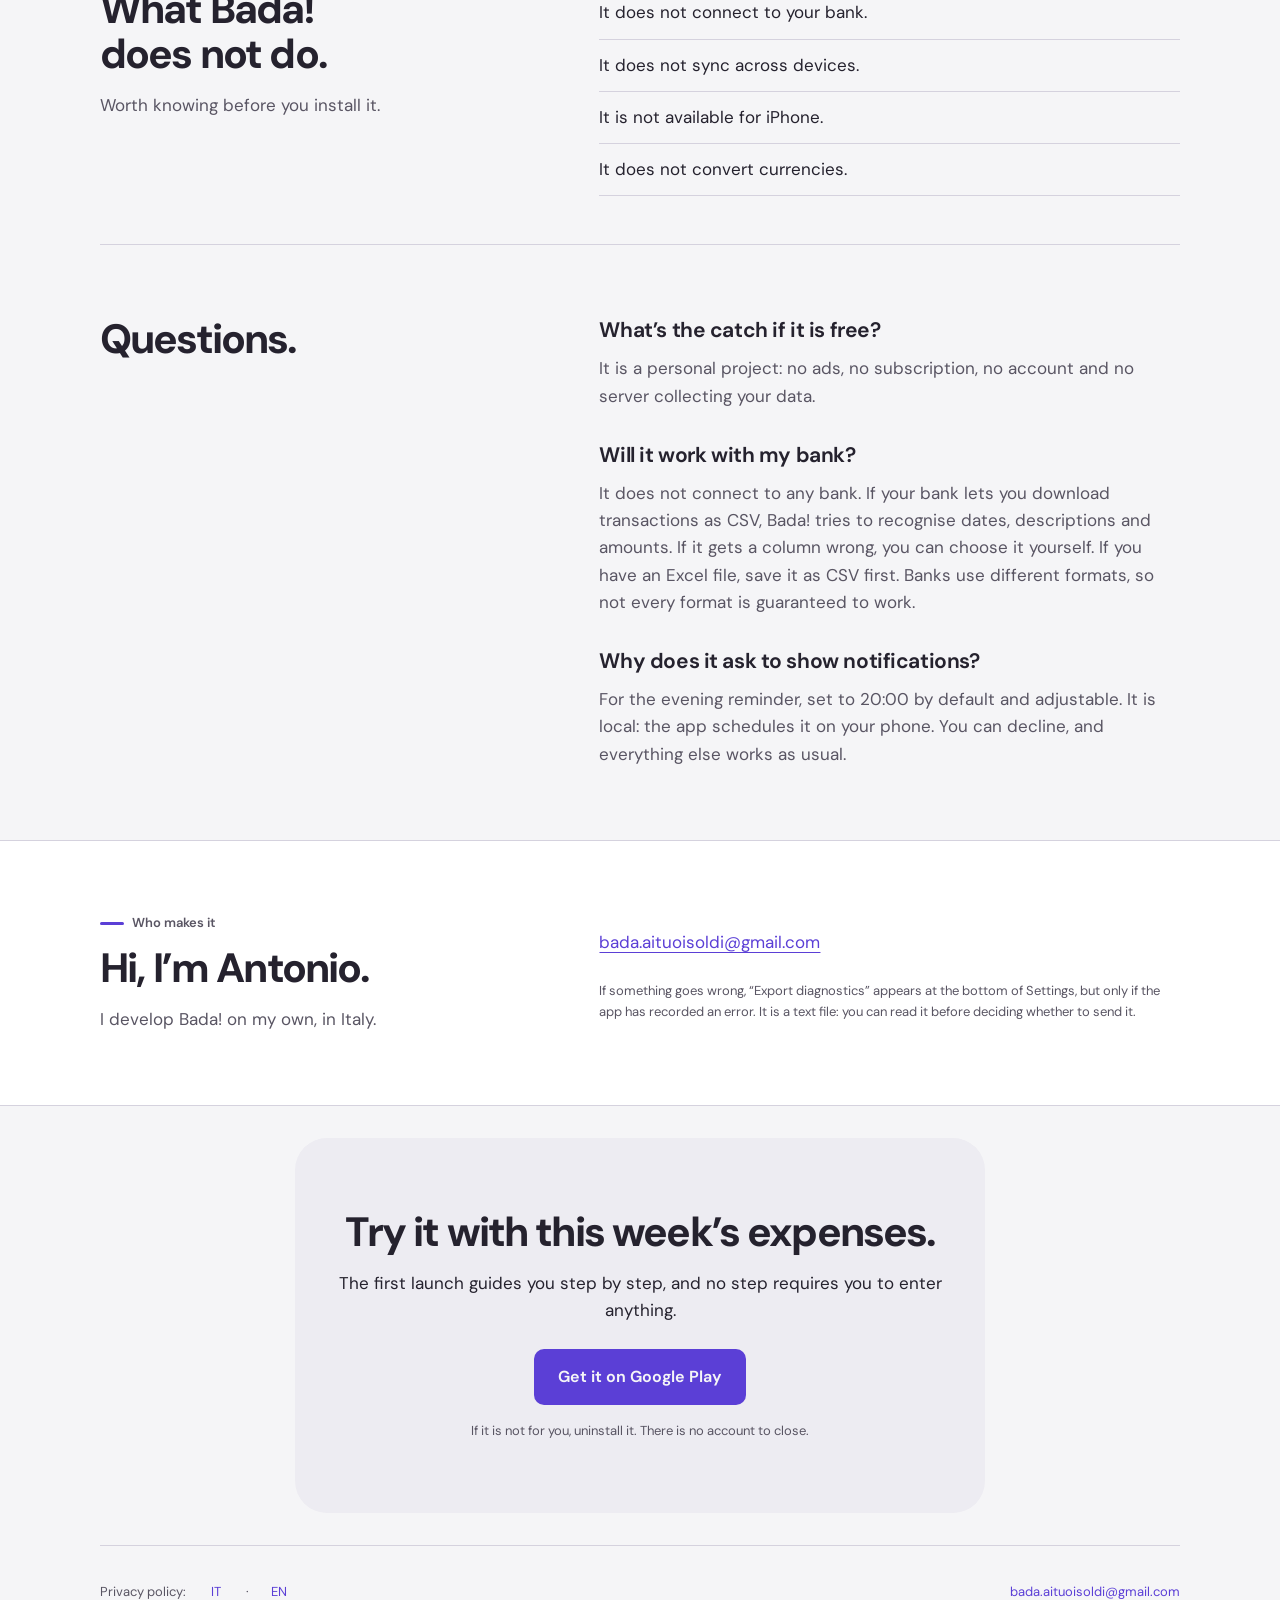
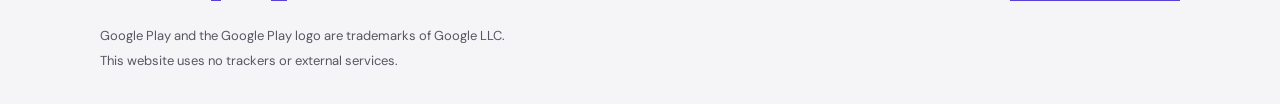
==== commit b2179df4: "feat(sito): sole e luna al posto di «Chiaro» e «Scuro» nell'interruttore del tema Icone SVG in linea" ====
--- a/site/en/index.html
+++ b/site/en/index.html
@@ -79,8 +79,8 @@
       <div class="site-controls">
         <fieldset class="seg theme">
           <legend class="sr-only">Theme</legend>
-          <label class="t-light"><input type="radio" name="tema" id="tema-chiaro" /><span>Light</span></label>
-          <label class="t-dark"><input type="radio" name="tema" id="tema-scuro" /><span>Dark</span></label>
+          <label class="t-light"><input type="radio" name="tema" id="tema-chiaro" aria-label="Light" /><span aria-hidden="true"><svg viewBox="0 0 24 24"><circle cx="12" cy="12" r="4" /><path d="M12 2v2M12 20v2M4.9 4.9l1.4 1.4M17.7 17.7l1.4 1.4M2 12h2M20 12h2M4.9 19.1l1.4-1.4M17.7 6.3l1.4-1.4" /></svg></span></label>
+          <label class="t-dark"><input type="radio" name="tema" id="tema-scuro" aria-label="Dark" /><span aria-hidden="true"><svg viewBox="0 0 24 24"><path d="M21 12.8A9 9 0 1 1 11.2 3a7 7 0 0 0 9.8 9.8z" /></svg></span></label>
         </fieldset>
         <nav class="seg" aria-label="Language">
           <a href="../" lang="it" hreflang="it" aria-label="Italiano">ITA</a>
--- a/site/styles.css
+++ b/site/styles.css
@@ -198,9 +198,13 @@
 .seg input:focus-visible+span,.seg a:focus-visible{outline:3px solid var(--accent);outline-offset:-3px}
 .seg input:checked+span,.seg a[aria-current],:root:not(:has(.seg input:checked)) .t-light span{background:var(--accent);color:var(--canvas)}
 @media (prefers-color-scheme:dark){:root:not(:has(.seg input:checked)) .t-light span{background:none;color:var(--ink)}:root:not(:has(.seg input:checked)) .t-dark span{background:var(--accent);color:var(--canvas)}}
+.seg svg{width:1.125rem;height:1.125rem;fill:none;stroke:currentColor;stroke-width:2;stroke-linecap:round;stroke-linejoin:round}
 .theme{display:none}
 @supports selector(:has(*)){.theme{display:inline-flex}}
 .is-dark{display:none}
 @media (prefers-color-scheme:dark){.is-light{display:none}.is-dark{display:block}}
 :root:has(#tema-chiaro:checked) .is-light,:root:has(#tema-scuro:checked) .is-dark{display:block}
 :root:has(#tema-chiaro:checked) .is-dark,:root:has(#tema-scuro:checked) .is-light{display:none}
+@media (max-width:43.75em){.site-controls{gap:var(--s1)}.seg span,.seg a{min-height:1.75rem;padding-inline:.4rem;font-size:.6875rem}.site-header{padding-block:var(--s2);column-gap:var(--s2)}.brand small{font-size:.75rem}}
+@media (max-width:24em){.brand{gap:.375rem}.brand strong{font-size:1.125rem}.brand small{font-size:.6875rem}.seg span,.seg a{padding-inline:.3125rem}}
+@media (max-width:43.75em){.seg svg{width:1rem;height:1rem}}
